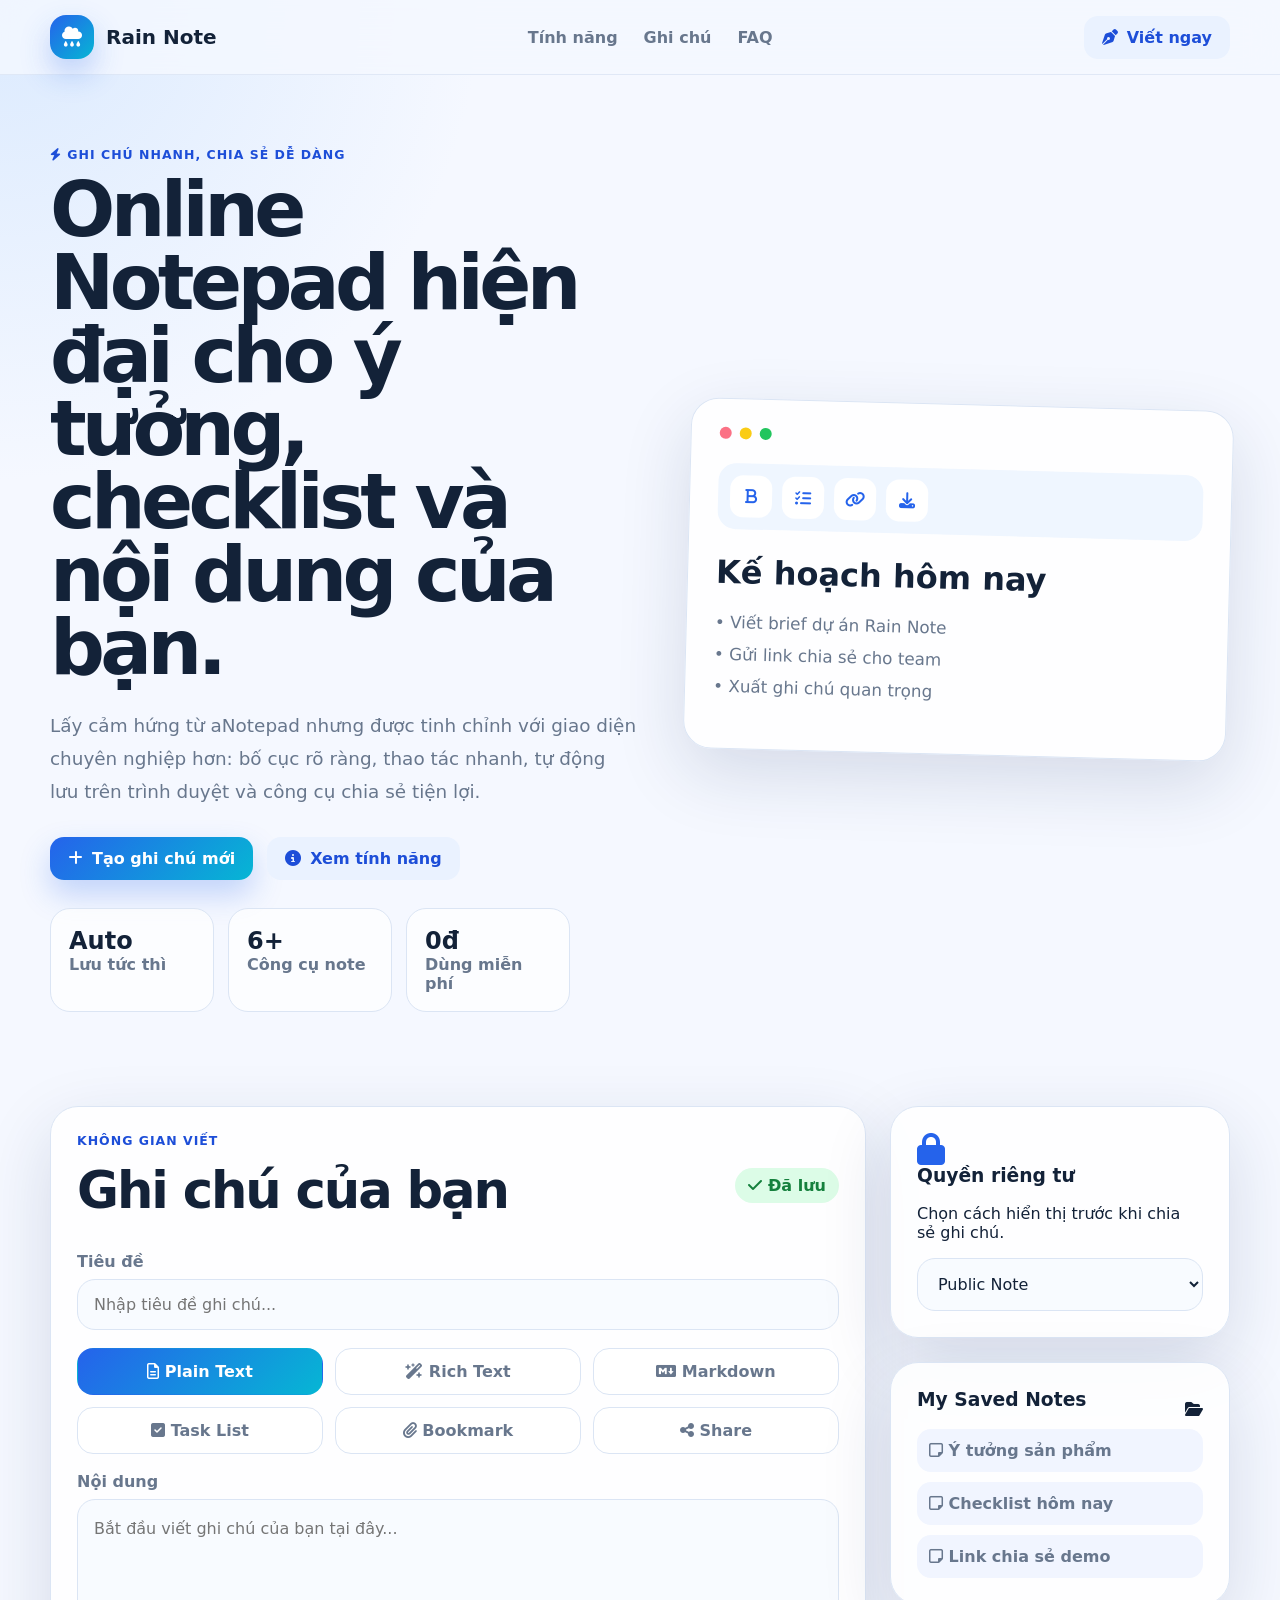
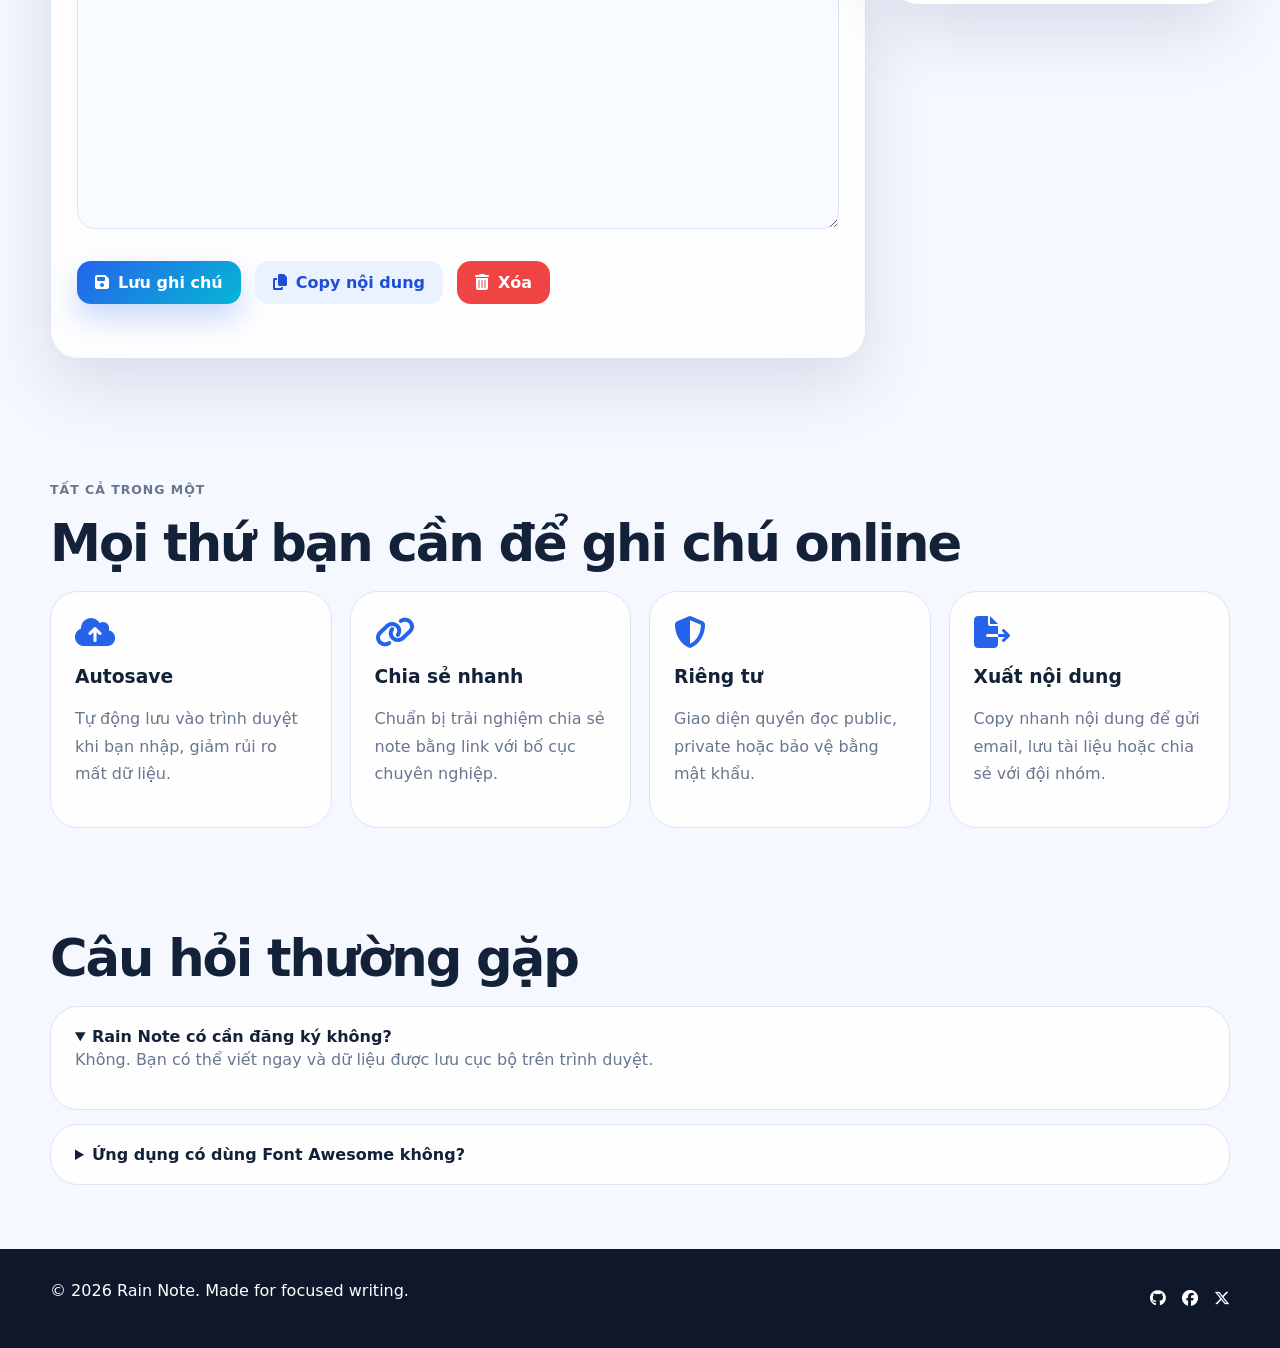
==== index.html @ f7631966 "Build Rain Note landing editor" ====
<!doctype html>
<html lang="vi">
  <head>
    <meta charset="utf-8" />
    <meta name="viewport" content="width=device-width, initial-scale=1" />
    <title>Rain Note - Ghi chú online</title>
    <meta name="description" content="Rain Note là trình ghi chú online đẹp, nhanh, tự động lưu và dễ chia sẻ." />
    <link rel="preconnect" href="https://cdnjs.cloudflare.com" />
    <link rel="stylesheet" href="https://cdnjs.cloudflare.com/ajax/libs/font-awesome/6.5.2/css/all.min.css" />
    <link rel="stylesheet" href="styles.css" />
  </head>
  <body>
    <header class="site-header">
      <nav class="nav shell" aria-label="Điều hướng chính">
        <a class="brand" href="#">
          <span class="brand-mark"><i class="fa-solid fa-cloud-rain"></i></span>
          <span>Rain Note</span>
        </a>
        <div class="nav-links">
          <a href="#features">Tính năng</a>
          <a href="#workspace">Ghi chú</a>
          <a href="#faq">FAQ</a>
        </div>
        <a class="btn btn-ghost" href="#workspace"><i class="fa-solid fa-pen-nib"></i> Viết ngay</a>
      </nav>
    </header>

    <main>
      <section class="hero shell">
        <div class="hero-copy">
          <p class="eyebrow"><i class="fa-solid fa-bolt"></i> Ghi chú nhanh, chia sẻ dễ dàng</p>
          <h1>Online Notepad hiện đại cho ý tưởng, checklist và nội dung của bạn.</h1>
          <p class="hero-text">Lấy cảm hứng từ aNotepad nhưng được tinh chỉnh với giao diện chuyên nghiệp hơn: bố cục rõ ràng, thao tác nhanh, tự động lưu trên trình duyệt và công cụ chia sẻ tiện lợi.</p>
          <div class="hero-actions">
            <a class="btn btn-primary" href="#workspace"><i class="fa-solid fa-plus"></i> Tạo ghi chú mới</a>
            <a class="btn btn-secondary" href="#features"><i class="fa-solid fa-circle-info"></i> Xem tính năng</a>
          </div>
          <div class="stats" aria-label="Điểm nổi bật">
            <div><strong>Auto</strong><span>Lưu tức thì</span></div>
            <div><strong>6+</strong><span>Công cụ note</span></div>
            <div><strong>0đ</strong><span>Dùng miễn phí</span></div>
          </div>
        </div>
        <aside class="hero-card" aria-label="Xem trước ứng dụng ghi chú">
          <div class="browser-dots"><span></span><span></span><span></span></div>
          <div class="mini-toolbar">
            <button><i class="fa-solid fa-bold"></i></button>
            <button><i class="fa-solid fa-list-check"></i></button>
            <button><i class="fa-solid fa-link"></i></button>
            <button><i class="fa-solid fa-download"></i></button>
          </div>
          <h3>Kế hoạch hôm nay</h3>
          <p>• Viết brief dự án Rain Note<br />• Gửi link chia sẻ cho team<br />• Xuất ghi chú quan trọng</p>
        </aside>
      </section>

      <section id="workspace" class="workspace shell">
        <div class="editor-panel">
          <div class="panel-top">
            <div>
              <p class="section-label">Không gian viết</p>
              <h2>Ghi chú của bạn</h2>
            </div>
            <div class="save-state" id="saveState"><i class="fa-solid fa-check"></i> Đã lưu</div>
          </div>

          <label class="field-label" for="noteTitle">Tiêu đề</label>
          <input id="noteTitle" class="title-input" type="text" placeholder="Nhập tiêu đề ghi chú..." />

          <div class="tool-grid" aria-label="Loại ghi chú">
            <button class="tool active"><i class="fa-regular fa-file-lines"></i> Plain Text</button>
            <button class="tool"><i class="fa-solid fa-wand-magic-sparkles"></i> Rich Text</button>
            <button class="tool"><i class="fa-brands fa-markdown"></i> Markdown</button>
            <button class="tool"><i class="fa-solid fa-square-check"></i> Task List</button>
            <button class="tool"><i class="fa-solid fa-paperclip"></i> Bookmark</button>
            <button class="tool"><i class="fa-solid fa-share-nodes"></i> Share</button>
          </div>

          <label class="field-label" for="noteBody">Nội dung</label>
          <textarea id="noteBody" placeholder="Bắt đầu viết ghi chú của bạn tại đây..."></textarea>

          <div class="editor-actions">
            <button class="btn btn-primary" id="saveBtn"><i class="fa-solid fa-floppy-disk"></i> Lưu ghi chú</button>
            <button class="btn btn-secondary" id="copyBtn"><i class="fa-solid fa-copy"></i> Copy nội dung</button>
            <button class="btn btn-danger" id="clearBtn"><i class="fa-solid fa-trash-can"></i> Xóa</button>
          </div>
        </div>

        <aside class="side-panel">
          <div class="share-card">
            <i class="fa-solid fa-lock"></i>
            <h3>Quyền riêng tư</h3>
            <p>Chọn cách hiển thị trước khi chia sẻ ghi chú.</p>
            <select aria-label="Quyền đọc ghi chú">
              <option>Public Note</option>
              <option>Private Note</option>
              <option>Password Protected</option>
            </select>
          </div>
          <div class="notes-card">
            <div class="card-heading"><h3>My Saved Notes</h3><i class="fa-solid fa-folder-open"></i></div>
            <ul id="savedNotes"></ul>
          </div>
        </aside>
      </section>

      <section id="features" class="features shell">
        <p class="section-label">Tất cả trong một</p>
        <h2>Mọi thứ bạn cần để ghi chú online</h2>
        <div class="feature-grid">
          <article><i class="fa-solid fa-cloud-arrow-up"></i><h3>Autosave</h3><p>Tự động lưu vào trình duyệt khi bạn nhập, giảm rủi ro mất dữ liệu.</p></article>
          <article><i class="fa-solid fa-link"></i><h3>Chia sẻ nhanh</h3><p>Chuẩn bị trải nghiệm chia sẻ note bằng link với bố cục chuyên nghiệp.</p></article>
          <article><i class="fa-solid fa-shield-halved"></i><h3>Riêng tư</h3><p>Giao diện quyền đọc public, private hoặc bảo vệ bằng mật khẩu.</p></article>
          <article><i class="fa-solid fa-file-export"></i><h3>Xuất nội dung</h3><p>Copy nhanh nội dung để gửi email, lưu tài liệu hoặc chia sẻ với đội nhóm.</p></article>
        </div>
      </section>

      <section id="faq" class="faq shell">
        <h2>Câu hỏi thường gặp</h2>
        <details open><summary>Rain Note có cần đăng ký không?</summary><p>Không. Bạn có thể viết ngay và dữ liệu được lưu cục bộ trên trình duyệt.</p></details>
        <details><summary>Ứng dụng có dùng Font Awesome không?</summary><p>Có. Toàn bộ icon trong giao diện được dùng từ Font Awesome qua CDN.</p></details>
      </section>
    </main>

    <footer class="footer">
      <div class="shell footer-inner">
        <p>© 2026 Rain Note. Made for focused writing.</p>
        <div><i class="fa-brands fa-github"></i><i class="fa-brands fa-facebook"></i><i class="fa-brands fa-x-twitter"></i></div>
      </div>
    </footer>

    <script src="script.js"></script>
  </body>
</html>
---- styles.css ----
:root {
  --bg: #f5f8ff;
  --surface: #ffffff;
  --ink: #132238;
  --muted: #68778d;
  --primary: #2563eb;
  --primary-dark: #1d4ed8;
  --accent: #06b6d4;
  --danger: #ef4444;
  --line: #dbe5f4;
  --shadow: 0 24px 70px rgba(22, 45, 89, 0.14);
}
* { box-sizing: border-box; }
html { scroll-behavior: smooth; }
body {
  margin: 0;
  font-family: Inter, ui-sans-serif, system-ui, -apple-system, BlinkMacSystemFont, "Segoe UI", sans-serif;
  color: var(--ink);
  background: radial-gradient(circle at top left, #dbeafe 0, transparent 30rem), var(--bg);
}
a { color: inherit; text-decoration: none; }
button, input, textarea, select { font: inherit; }
.shell { width: min(1180px, calc(100% - 32px)); margin-inline: auto; }
.site-header { position: sticky; top: 0; z-index: 10; backdrop-filter: blur(18px); background: rgba(245, 248, 255, 0.82); border-bottom: 1px solid rgba(219, 229, 244, 0.8); }
.nav { min-height: 74px; display: flex; align-items: center; justify-content: space-between; gap: 24px; }
.brand { display: inline-flex; align-items: center; gap: 12px; font-weight: 800; font-size: 1.25rem; }
.brand-mark { display: grid; place-items: center; width: 44px; height: 44px; border-radius: 16px; color: white; background: linear-gradient(135deg, var(--primary), var(--accent)); box-shadow: 0 14px 30px rgba(37, 99, 235, 0.28); }
.nav-links { display: flex; gap: 26px; color: var(--muted); font-weight: 600; }
.btn { border: 0; border-radius: 14px; padding: 12px 18px; display: inline-flex; align-items: center; justify-content: center; gap: 9px; font-weight: 800; cursor: pointer; transition: 0.2s ease; }
.btn:hover { transform: translateY(-2px); }
.btn-primary { color: white; background: linear-gradient(135deg, var(--primary), var(--accent)); box-shadow: 0 14px 30px rgba(37, 99, 235, 0.25); }
.btn-secondary, .btn-ghost { color: var(--primary-dark); background: #eaf2ff; }
.btn-danger { color: white; background: var(--danger); }
.hero { display: grid; grid-template-columns: 1.04fr 0.96fr; gap: 48px; align-items: center; padding: 72px 0 56px; }
.eyebrow, .section-label { color: var(--primary-dark); font-weight: 900; letter-spacing: 0.08em; text-transform: uppercase; font-size: 0.78rem; }
h1, h2, h3, p { margin-top: 0; }
h1 { font-size: clamp(2.5rem, 6vw, 5.4rem); line-height: 0.95; letter-spacing: -0.06em; margin-bottom: 24px; }
h2 { font-size: clamp(2rem, 4vw, 3.2rem); letter-spacing: -0.04em; margin-bottom: 18px; }
.hero-text { color: var(--muted); font-size: 1.15rem; line-height: 1.8; max-width: 660px; }
.hero-actions, .editor-actions { display: flex; flex-wrap: wrap; gap: 14px; margin: 28px 0; }
.stats { display: grid; grid-template-columns: repeat(3, 1fr); gap: 14px; max-width: 520px; }
.stats div { padding: 18px; border: 1px solid var(--line); border-radius: 20px; background: rgba(255,255,255,0.72); }
.stats strong { display: block; font-size: 1.5rem; }
.stats span { color: var(--muted); font-weight: 700; }
.hero-card, .editor-panel, .side-panel > div, .features article, .faq details { background: rgba(255, 255, 255, 0.88); border: 1px solid var(--line); border-radius: 28px; box-shadow: var(--shadow); }
.hero-card { padding: 28px; transform: rotate(1.5deg); }
.browser-dots { display: flex; gap: 8px; margin-bottom: 24px; }
.browser-dots span { width: 12px; height: 12px; border-radius: 999px; background: #fb7185; }
.browser-dots span:nth-child(2) { background: #facc15; } .browser-dots span:nth-child(3) { background: #22c55e; }
.mini-toolbar { display: flex; gap: 10px; padding: 12px; border-radius: 18px; background: #eff6ff; margin-bottom: 24px; }
.mini-toolbar button { width: 42px; height: 42px; border: 0; border-radius: 13px; background: white; color: var(--primary); }
.hero-card h3 { font-size: 2rem; margin-bottom: 16px; }
.hero-card p { color: var(--muted); line-height: 1.9; font-size: 1.05rem; }
.workspace { display: grid; grid-template-columns: minmax(0, 1fr) 340px; gap: 24px; padding: 38px 0 70px; }
.editor-panel, .side-panel > div { padding: 26px; }
.panel-top, .card-heading { display: flex; align-items: center; justify-content: space-between; gap: 16px; }
.save-state { color: #15803d; background: #dcfce7; border-radius: 999px; padding: 8px 13px; font-weight: 800; }
.field-label { display: block; color: var(--muted); font-weight: 800; margin: 14px 0 8px; }
.title-input, textarea, select { width: 100%; border: 1px solid var(--line); border-radius: 18px; background: #f8fbff; color: var(--ink); outline: none; padding: 15px 16px; transition: 0.18s ease; }
.title-input:focus, textarea:focus, select:focus { border-color: var(--primary); box-shadow: 0 0 0 4px rgba(37, 99, 235, 0.12); background: white; }
.tool-grid { display: grid; grid-template-columns: repeat(3, minmax(0, 1fr)); gap: 12px; margin: 18px 0; }
.tool { border: 1px solid var(--line); border-radius: 16px; background: white; color: var(--muted); padding: 13px; font-weight: 800; cursor: pointer; }
.tool.active, .tool:hover { color: white; border-color: transparent; background: linear-gradient(135deg, var(--primary), var(--accent)); }
textarea { min-height: 330px; resize: vertical; line-height: 1.7; }
.side-panel { display: grid; align-content: start; gap: 24px; }
.share-card > i { font-size: 2rem; color: var(--primary); }
.notes-card ul { list-style: none; padding: 0; margin: 0; display: grid; gap: 10px; }
.notes-card li { padding: 12px; border-radius: 14px; background: #f1f5ff; color: var(--muted); font-weight: 700; }
.features, .faq { padding: 50px 0; }
.feature-grid { display: grid; grid-template-columns: repeat(4, 1fr); gap: 18px; }
.features article { padding: 24px; box-shadow: none; }
.features article i { color: var(--primary); font-size: 2rem; margin-bottom: 18px; }
.features p, .faq p { color: var(--muted); line-height: 1.7; }
.faq details { padding: 20px 24px; margin-bottom: 14px; box-shadow: none; }
.faq summary { cursor: pointer; font-weight: 900; }
.footer { padding: 32px 0; color: white; background: #0f172a; }
.footer-inner { display: flex; justify-content: space-between; gap: 20px; align-items: center; }
.footer i { margin-left: 16px; }
@media (max-width: 900px) { .hero, .workspace { grid-template-columns: 1fr; } .feature-grid { grid-template-columns: repeat(2, 1fr); } .nav-links { display: none; } }
@media (max-width: 560px) { .stats, .tool-grid, .feature-grid { grid-template-columns: 1fr; } .footer-inner { align-items: flex-start; flex-direction: column; } }
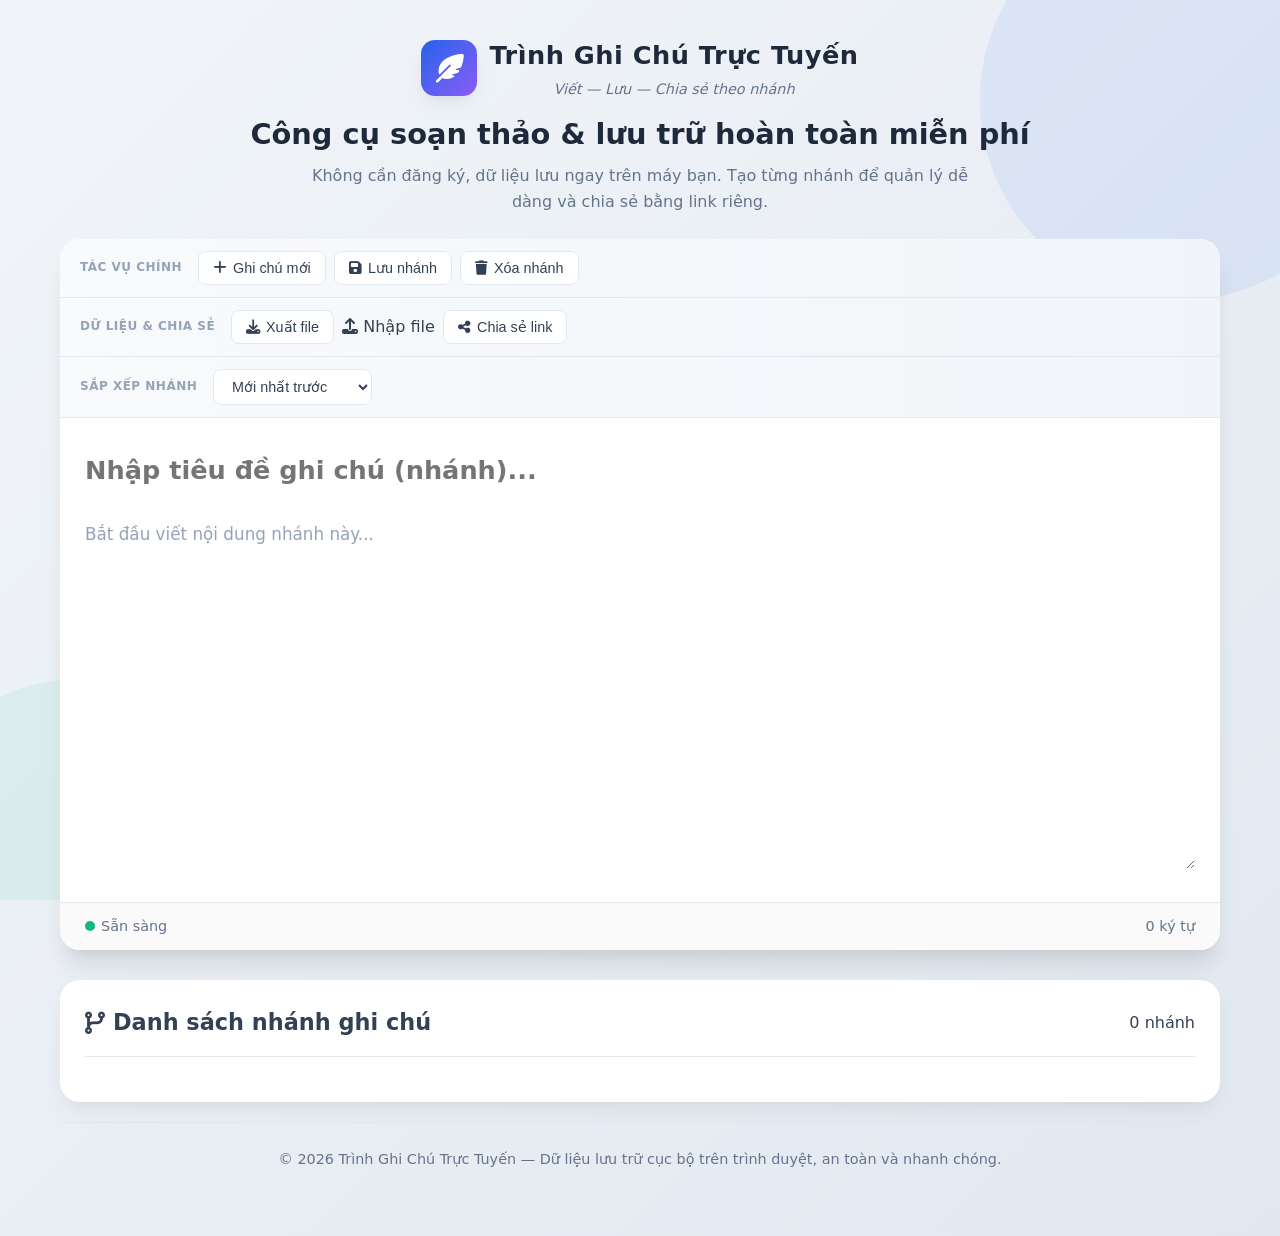
==== commit 8d3f02b1: "Rename code_19082026.html to index.html" ====
--- a/index.html
+++ b/index.html
@@ -1,134 +1,580 @@
-<!doctype html>
+<!DOCTYPE html>
 <html lang="vi">
-  <head>
-    <meta charset="utf-8" />
-    <meta name="viewport" content="width=device-width, initial-scale=1" />
-    <title>Rain Note - Ghi chú online</title>
-    <meta name="description" content="Rain Note là trình ghi chú online đẹp, nhanh, tự động lưu và dễ chia sẻ." />
-    <link rel="preconnect" href="https://cdnjs.cloudflare.com" />
-    <link rel="stylesheet" href="https://cdnjs.cloudflare.com/ajax/libs/font-awesome/6.5.2/css/all.min.css" />
-    <link rel="stylesheet" href="styles.css" />
-  </head>
-  <body>
-    <header class="site-header">
-      <nav class="nav shell" aria-label="Điều hướng chính">
-        <a class="brand" href="#">
-          <span class="brand-mark"><i class="fa-solid fa-cloud-rain"></i></span>
-          <span>Rain Note</span>
-        </a>
-        <div class="nav-links">
-          <a href="#features">Tính năng</a>
-          <a href="#workspace">Ghi chú</a>
-          <a href="#faq">FAQ</a>
+<head>
+    <meta charset="UTF-8">
+    <meta name="viewport" content="width=device-width, initial-scale=1.0">
+    
+    <!-- SEO CHUẨN -->
+    <title>Trình Ghi Chú Trực Tuyến Miễn Phí | Viết & Chia Sẻ Theo Nhánh</title>
+    <meta name="description" content="Trình ghi chú trực tuyến miễn phí, không cần tài khoản. Viết, lưu trữ, quản lý theo nhánh và chia sẻ bằng link riêng. Tự động lưu, hỗ trợ xuất/nhập dữ liệu, hoạt động trên mọi thiết bị.">
+    <meta name="keywords" content="ghi chú trực tuyến, sổ tay online, trình soạn thảo văn bản, chia sẻ ghi chú theo nhánh, công cụ viết miễn phí, lưu trữ cục bộ">
+    <meta name="author" content="Rain Studio">
+    <meta name="robots" content="index, follow">
+    
+    <!-- Mạng Xã Hội & Structured Data -->
+    <meta property="og:title" content="Trình Ghi Chú Trực Tuyến - Viết & Chia Sẻ Theo Nhánh">
+    <meta property="og:description" content="Công cụ ghi chú hoàn toàn miễn phí, chạy trên trình duyệt, tự động lưu, tạo link chia sẻ riêng cho từng nhánh nội dung.">
+    <meta property="og:type" content="website">
+    <meta property="og:locale" content="vi_VN">
+    <script type="application/ld+json">
+    {
+        "@context": "https://schema.org",
+        "@type": "WebApplication",
+        "name": "Trình Ghi Chú Trực Tuyến",
+        "description": "Công cụ ghi chú miễn phí, quản lý theo nhánh, chia sẻ link riêng",
+        "url": window.location.href,
+        "applicationCategory": "ProductivityApplication",
+        "operatingSystem": "Tất cả (Windows, macOS, Android, iOS)",
+        "author": {"@type": "Organization", "name": "Rain Studio"}
+    }
+    </script>
+
+    <!-- Tài nguyên -->
+    <link rel="stylesheet" href="https://cdnjs.cloudflare.com/ajax/libs/font-awesome/6.4.0/css/all.min.css">
+    <style>
+        /* === CƠ BẢN & TỐI ƯU HIỆU NĂNG === */
+        * {
+            margin: 0;
+            padding: 0;
+            box-sizing: border-box;
+        }
+
+        :root {
+            --primary: #2563eb;
+            --primary-dark: #1d4ed8;
+            --success: #10b981;
+            --danger: #ef4444;
+            --warning: #f59e0b;
+            --purple: #8b5cf6;
+            --dark: #1e293b;
+            --light: #f8fafc;
+            --card: #ffffff;
+            --text: #334155;
+            --border: #e2e8f0;
+            --shadow: 0 10px 25px -5px rgba(0,0,0,0.08), 0 8px 10px -6px rgba(0,0,0,0.03);
+            --shadow-lg: 0 20px 25px -5px rgba(0,0,0,0.1), 0 10px 10px -5px rgba(0,0,0,0.04);
+            --transition: all 0.3s cubic-bezier(0.4, 0, 0.2, 1);
+        }
+
+        html {
+            scroll-behavior: smooth;
+            -webkit-font-smoothing: antialiased;
+            -moz-osx-font-smoothing: grayscale;
+        }
+
+        body {
+            font-family: 'Segoe UI', Roboto, system-ui, sans-serif;
+            background: linear-gradient(135deg, #f1f5f9 0%, #e2e8f0 100%);
+            min-height: 100vh;
+            color: var(--text);
+            line-height: 1.6;
+            will-change: opacity;
+        }
+
+        /* === LOGO === */
+        .logo-wrap {
+            text-align: center;
+            padding: 20px 0 10px;
+            animation: fadeInDown 0.8s ease-out forwards;
+        }
+        .logo {
+            display: inline-flex;
+            align-items: center;
+            gap: 12px;
+            text-decoration: none;
+            color: var(--dark);
+        }
+        .logo-img {
+            width: 56px;
+            height: 56px;
+            background: linear-gradient(135deg, var(--primary), var(--purple));
+            border-radius: 14px;
+            display: flex;
+            align-items: center;
+            justify-content: center;
+            color: white;
+            font-size: 1.8rem;
+            box-shadow: var(--shadow);
+            transition: var(--transition);
+            animation: logoFloat 3.5s infinite ease-in-out;
+            will-change: transform;
+        }
+        @keyframes logoFloat {
+            0%,100% { transform: translateY(0) rotate(0deg); }
+            50% { transform: translateY(-6px) rotate(3deg); }
+        }
+        .logo:hover .logo-img {
+            transform: scale(1.08) rotate(-2deg);
+            box-shadow: 0 15px 30px rgba(37,99,235,0.2);
+        }
+        .logo-text h1 {
+            font-size: 1.6rem;
+            font-weight: 700;
+            letter-spacing: 0.5px;
+            margin-bottom: 2px;
+        }
+        .logo-text p {
+            font-size: 0.9rem;
+            color: #64748b;
+            font-style: italic;
+        }
+
+        /* === HIỆU ỨNG NỀN === */
+        .bg-decoration {
+            position: fixed;
+            width: 100%;
+            height: 100%;
+            top: 0;
+            left: 0;
+            z-index: -1;
+            overflow: hidden;
+            pointer-events: none;
+        }
+        .circle {
+            position: absolute;
+            border-radius: 50%;
+            background: rgba(37, 99, 235, 0.08);
+            animation: float 15s infinite ease-in-out;
+            will-change: transform;
+        }
+        .circle:nth-child(1) {
+            width: 400px; height: 400px;
+            top: -100px; right: -100px;
+            animation-delay: 0s;
+        }
+        .circle:nth-child(2) {
+            width: 300px; height: 300px;
+            bottom: -80px; left: -80px;
+            animation-delay: -5s;
+            background: rgba(16, 185, 129, 0.08);
+        }
+        @keyframes float {
+            0%,100% { transform: translate(0,0) rotate(0deg); }
+            33% { transform: translate(30px,-30px) rotate(5deg); }
+            66% { transform: translate(-20px,20px) rotate(-5deg); }
+        }
+        @keyframes fadeInDown {
+            from { opacity: 0; transform: translateY(-20px); }
+            to { opacity: 1; transform: translateY(0); }
+        }
+        @keyframes fadeInUp {
+            from { opacity: 0; transform: translateY(30px); }
+            to { opacity: 1; transform: translateY(0); }
+        }
+        @keyframes fadeIn {
+            from { opacity: 0; }
+            to { opacity: 1; }
+        }
+        @keyframes modalIn {
+            from { opacity: 0; transform: translateY(20px); }
+            to { opacity: 1; transform: translateY(0); }
+        }
+        @keyframes blink {
+            0%,100% { opacity: 1; }
+            50% { opacity: 0.4; }
+        }
+
+        /* === KHUNG CHÍNH === */
+        .container {
+            max-width: 1200px;
+            margin: 0 auto;
+            padding: 15px 20px 40px;
+        }
+
+        header.page-header {
+            text-align: center;
+            margin-bottom: 25px;
+            animation: fadeIn 0.8s ease-out 0.1s both;
+        }
+        header.page-header h2 {
+            font-size: clamp(1.3rem, 3vw, 1.8rem);
+            color: var(--dark);
+            margin-bottom: 6px;
+        }
+        header.page-header p {
+            color: #64748b;
+            font-size: 1rem;
+            max-width: 700px;
+            margin: 0 auto;
+        }
+
+        /* === KHUNG GHI CHÚ === */
+        .note-wrapper {
+            background: var(--card);
+            border-radius: 20px;
+            box-shadow: var(--shadow-lg);
+            overflow: hidden;
+            transform: translateY(0);
+            transition: var(--transition);
+            margin-bottom: 30px;
+            animation: fadeInUp 0.8s ease-out;
+            will-change: transform, box-shadow;
+        }
+        .note-wrapper:focus-within {
+            box-shadow: 0 25px 50px -12px rgba(0,0,0,0.15);
+            transform: translateY(-5px);
+        }
+
+        /* === THANH CÔNG CỤ === */
+        .toolbar-group {
+            background: linear-gradient(90deg, #f8fafc, #f1f5f9);
+            padding: 12px 20px;
+            border-bottom: 1px solid var(--border);
+            display: flex;
+            flex-wrap: wrap;
+            gap: 8px;
+            align-items: center;
+        }
+        .toolbar-group .group-label {
+            font-size: 0.75rem;
+            text-transform: uppercase;
+            color: #94a3b8;
+            margin-right: 8px;
+            font-weight: 600;
+            letter-spacing: 0.5px;
+        }
+        .toolbar {
+            background: transparent;
+            padding: 0;
+            border: none;
+            display: flex;
+            flex-wrap: wrap;
+            gap: 8px;
+            align-items: center;
+        }
+        .toolbar button, .toolbar select, .toolbar input[type="file"] {
+            padding: 8px 14px;
+            border: 1px solid var(--border);
+            background: white;
+            border-radius: 8px;
+            cursor: pointer;
+            font-size: 0.9rem;
+            transition: var(--transition);
+            display: inline-flex;
+            align-items: center;
+            gap: 6px;
+            color: var(--text);
+            will-change: transform;
+        }
+        .toolbar button:hover {
+            background: var(--primary);
+            color: white;
+            border-color: var(--primary);
+            transform: translateY(-2px);
+            box-shadow: 0 4px 12px rgba(37,99,235,0.25);
+        }
+        .toolbar button:active { transform: translateY(0); }
+        .toolbar .btn-success:hover { background: var(--success); border-color: var(--success); box-shadow: 0 4px 12px rgba(16,185,129,0.25); }
+        .toolbar .btn-danger:hover { background: var(--danger); border-color: var(--danger); box-shadow: 0 4px 12px rgba(239,68,68,0.25); }
+        .toolbar .btn-share:hover { background: var(--purple); border-color: var(--purple); box-shadow: 0 4px 12px rgba(139,92,246,0.25); }
+        .toolbar .btn-import { position: relative; overflow: hidden; }
+        .toolbar .btn-import input {
+            position: absolute;
+            top: 0; left: 0; width: 100%; height: 100%;
+            opacity: 0; cursor: pointer;
+        }
+
+        /* === KHU VỰC NHẬP === */
+        .note-area {
+            padding: 25px;
+        }
+        .sr-only {
+            position: absolute;
+            width: 1px; height: 1px;
+            padding: 0; margin: -1px;
+            overflow: hidden; clip: rect(0,0,0,0);
+            white-space: nowrap; border-width: 0;
+        }
+        #note-title {
+            width: 100%;
+            font-size: 1.6rem;
+            font-weight: 600;
+            border: none;
+            border-bottom: 2px solid transparent;
+            padding: 12px 0;
+            margin-bottom: 20px;
+            outline: none;
+            transition: var(--transition);
+            background: transparent;
+            font-family: inherit;
+        }
+        #note-title:focus { border-bottom-color: var(--primary); }
+        #note-content {
+            width: 100%;
+            min-height: 350px;
+            border: none;
+            outline: none;
+            font-size: 1.05rem;
+            line-height: 1.8;
+            resize: vertical;
+            background: transparent;
+            font-family: inherit;
+        }
+        #note-content::placeholder { color: #94a3b8; }
+
+        /* === TRẠNG THÁI === */
+        .status-bar {
+            padding: 12px 25px;
+            background: #fafafa;
+            border-top: 1px solid var(--border);
+            display: flex;
+            justify-content: space-between;
+            align-items: center;
+            font-size: 0.9rem;
+            color: #64748b;
+            flex-wrap: wrap;
+            gap: 8px;
+        }
+        .status-indicator {
+            display: flex;
+            align-items: center;
+            gap: 6px;
+        }
+        .status-dot {
+            width: 10px; height: 10px;
+            border-radius: 50%;
+            background: var(--success);
+            animation: blink 1.5s infinite;
+        }
+
+        /* === MODAL CHIA SẺ === */
+        .modal-overlay {
+            position: fixed;
+            top: 0; left: 0; width: 100%; height: 100%;
+            background: rgba(0,0,0,0.5);
+            display: none;
+            align-items: center;
+            justify-content: center;
+            z-index: 100;
+            animation: fadeIn 0.3s ease;
+            will-change: opacity;
+        }
+        .modal {
+            background: white;
+            border-radius: 16px;
+            padding: 30px;
+            max-width: 550px;
+            width: 90%;
+            box-shadow: var(--shadow-lg);
+            transform: translateY(0);
+            animation: modalIn 0.3s ease;
+            will-change: transform;
+        }
+        .modal-header {
+            display: flex;
+            justify-content: space-between;
+            align-items: center;
+            margin-bottom: 20px;
+        }
+        .modal-header h3 { font-size: 1.4rem; display: flex; align-items: center; gap: 8px; }
+        .modal-close {
+            background: none; border: none; font-size: 1.5rem; cursor: pointer; color: #94a3b8;
+            transition: var(--transition);
+            will-change: transform;
+        }
+        .modal-close:hover { color: var(--danger); transform: rotate(90deg); }
+        .share-block { margin-bottom: 20px; }
+        .share-label { font-size: 0.9rem; color: #64748b; margin-bottom: 8px; display: block; }
+        .share-link-group { display: flex; gap: 8px; flex-wrap: wrap; }
+        .share-link-group input {
+            flex: 1; padding: 12px 15px; border: 1px solid var(--border); border-radius: 8px;
+            font-size: 0.85rem; min-width: 220px; background: #fafafa; word-break: break-all;
+            font-family: inherit;
+        }
+        .share-link-group button {
+            padding: 12px 20px; border: none; background: var(--purple); color: white;
+            border-radius: 8px; cursor: pointer; transition: var(--transition);
+            display: inline-flex; align-items: center; gap: 6px;
+            will-change: transform;
+        }
+        .share-link-group button:hover { background: #7c3aed; transform: translateY(-2px); }
+        .note-info {
+            padding: 12px; background: #f8fafc; border-radius: 8px; border-left: 3px solid var(--purple);
+            font-size: 0.9rem; color: #475569;
+        }
+        .modal-note {
+            font-size: 0.8rem; color: #94a3b8; margin-top: 10px;
+        }
+
+        /* === DANH SÁCH NHÁNH === */
+        .notes-list-container {
+            background: white; border-radius: 20px; padding: 25px; box-shadow: var(--shadow);
+            animation: fadeIn 0.8s ease-out 0.2s both;
+        }
+        .list-header {
+            display: flex; justify-content: space-between; align-items: center;
+            margin-bottom: 20px; padding-bottom: 15px; border-bottom: 1px solid var(--border);
+        }
+        .list-header h2 { font-size: 1.4rem; display: flex; align-items: center; gap: 8px; }
+        .note-item {
+            padding: 18px; border: 1px solid var(--border); border-radius: 12px;
+            margin-bottom: 12px; transition: var(--transition); background: white; position: relative; overflow: hidden;
+            will-change: transform;
+        }
+        .note-item::before {
+            content: ''; position: absolute; left: 0; top: 0; height: 100%; width: 4px;
+            background: var(--primary); transform: scaleY(0); transition: var(--transition);
+        }
+        .note-item:hover { transform: translateX(8px); border-color: var(--primary); box-shadow: -4px 0 15px rgba(37,99,235,0.1); }
+        .note-item:hover::before { transform: scaleY(1); }
+        .note-item.active { border-color: var(--primary); background: rgba(37,99,235,0.03); }
+        .note-main { cursor: pointer; margin-bottom: 10px; }
+        .note-item h3 {
+            font-size: 1.1rem; margin-bottom: 6px; color: var(--dark);
+            display: flex; align-items: center; gap: 6px;
+        }
+        .note-item p { color: #64748b; font-size: 0.95rem; white-space: nowrap; overflow: hidden; text-overflow: ellipsis; }
+        .note-meta {
+            font-size: 0.8rem; color: #94a3b8; display: flex; justify-content: space-between;
+            align-items: center; flex-wrap: wrap; gap: 8px;
+        }
+        .note-actions { display: flex; gap: 6px; }
+        .note-actions button {
+            padding: 5px 10px; font-size: 0.8rem; border: 1px solid var(--border); background: white;
+            border-radius: 6px; cursor: pointer; transition: var(--transition); display: inline-flex; align-items: center; gap: 4px;
+            will-change: transform;
+        }
+        .note-actions button:hover { background: var(--purple); color: white; border-color: var(--purple); }
+
+        /* === CHÂN TRANG === */
+        .page-footer {
+            text-align: center; padding: 25px; color: #64748b; font-size: 0.9rem; border-top: 1px solid var(--border); margin-top: 20px;
+        }
+
+        /* === SCROLLBAR TỐI ƯU === */
+        ::-webkit-scrollbar { width: 8px; height: 8px; }
+        ::-webkit-scrollbar-track { background: #f1f5f9; border-radius: 4px; }
+        ::-webkit-scrollbar-thumb { background: #cbd5e1; border-radius: 4px; }
+        ::-webkit-scrollbar-thumb:hover { background: #94a3b8; }
+
+        /* === RESPONSIVE === */
+        @media (max-width: 768px) {
+            .container { padding: 15px; }
+            .logo-text h1 { font-size: 1.3rem; }
+            .toolbar-group { padding: 10px 15px; }
+            #note-content { min-height: 280px; }
+            .note-item:hover { transform: none; border-left: 4px solid var(--primary); }
+            .modal { padding: 20px; }
+        }
+    </style>
+</head>
+<body>
+    <!-- NỀN ĐỘNG -->
+    <div class="bg-decoration">
+        <div class="circle"></div>
+        <div class="circle"></div>
+    </div>
+
+    <!-- MODAL CHIA SẺ -->
+    <div id="shareModal" class="modal-overlay">
+        <div class="modal">
+            <div class="modal-header">
+                <h3><i class="fas fa-link"></i> Chia sẻ ghi chú (nhánh)</h3>
+                <button class="modal-close" onclick="closeShareModal()">&times;</button>
+            </div>
+            <div class="note-info">
+                <strong id="shareNoteTitle">-</strong><br>
+                <span id="shareNoteExcerpt" style="font-size:0.85rem;"></span>
+            </div>
+            <div class="share-block">
+                <label class="share-label">Link mã hóa riêng cho ghi chú này:</label>
+                <div class="share-link-group">
+                    <input type="text" id="shareLinkInput" readonly placeholder="Đang tạo link...">
+                    <button onclick="copyShareLink()"><i class="fas fa-copy"></i> Sao chép</button>
+                </div>
+            </div>
+            <p class="modal-note">💡 Link này chứa ID ghi chú, người nhận mở trên trang này sẽ xem được nội dung nếu có dữ liệu hoặc bạn gửi kèm.</p>
         </div>
-        <a class="btn btn-ghost" href="#workspace"><i class="fa-solid fa-pen-nib"></i> Viết ngay</a>
-      </nav>
-    </header>
-
-    <main>
-      <section class="hero shell">
-        <div class="hero-copy">
-          <p class="eyebrow"><i class="fa-solid fa-bolt"></i> Ghi chú nhanh, chia sẻ dễ dàng</p>
-          <h1>Online Notepad hiện đại cho ý tưởng, checklist và nội dung của bạn.</h1>
-          <p class="hero-text">Lấy cảm hứng từ aNotepad nhưng được tinh chỉnh với giao diện chuyên nghiệp hơn: bố cục rõ ràng, thao tác nhanh, tự động lưu trên trình duyệt và công cụ chia sẻ tiện lợi.</p>
-          <div class="hero-actions">
-            <a class="btn btn-primary" href="#workspace"><i class="fa-solid fa-plus"></i> Tạo ghi chú mới</a>
-            <a class="btn btn-secondary" href="#features"><i class="fa-solid fa-circle-info"></i> Xem tính năng</a>
-          </div>
-          <div class="stats" aria-label="Điểm nổi bật">
-            <div><strong>Auto</strong><span>Lưu tức thì</span></div>
-            <div><strong>6+</strong><span>Công cụ note</span></div>
-            <div><strong>0đ</strong><span>Dùng miễn phí</span></div>
-          </div>
+    </div>
+
+    <div class="container">
+        <!-- LOGO -->
+        <div class="logo-wrap">
+            <a href="./" class="logo" aria-label="Trang chủ Trình Ghi Chú">
+                <div class="logo-img">
+                    <!-- Thay bằng ảnh của bạn: <img src="logo.png" alt="Logo" style="width:100%;height:100%;object-fit:cover;border-radius:inherit;"> -->
+                    <i class="fas fa-feather-alt"></i>
+                </div>
+                <div class="logo-text">
+                    <h1>Trình Ghi Chú Trực Tuyến</h1>
+                    <p>Viết — Lưu — Chia sẻ theo nhánh</p>
+                </div>
+            </a>
         </div>
-        <aside class="hero-card" aria-label="Xem trước ứng dụng ghi chú">
-          <div class="browser-dots"><span></span><span></span><span></span></div>
-          <div class="mini-toolbar">
-            <button><i class="fa-solid fa-bold"></i></button>
-            <button><i class="fa-solid fa-list-check"></i></button>
-            <button><i class="fa-solid fa-link"></i></button>
-            <button><i class="fa-solid fa-download"></i></button>
-          </div>
-          <h3>Kế hoạch hôm nay</h3>
-          <p>• Viết brief dự án Rain Note<br />• Gửi link chia sẻ cho team<br />• Xuất ghi chú quan trọng</p>
-        </aside>
-      </section>
-
-      <section id="workspace" class="workspace shell">
-        <div class="editor-panel">
-          <div class="panel-top">
-            <div>
-              <p class="section-label">Không gian viết</p>
-              <h2>Ghi chú của bạn</h2>
-            </div>
-            <div class="save-state" id="saveState"><i class="fa-solid fa-check"></i> Đã lưu</div>
-          </div>
-
-          <label class="field-label" for="noteTitle">Tiêu đề</label>
-          <input id="noteTitle" class="title-input" type="text" placeholder="Nhập tiêu đề ghi chú..." />
-
-          <div class="tool-grid" aria-label="Loại ghi chú">
-            <button class="tool active"><i class="fa-regular fa-file-lines"></i> Plain Text</button>
-            <button class="tool"><i class="fa-solid fa-wand-magic-sparkles"></i> Rich Text</button>
-            <button class="tool"><i class="fa-brands fa-markdown"></i> Markdown</button>
-            <button class="tool"><i class="fa-solid fa-square-check"></i> Task List</button>
-            <button class="tool"><i class="fa-solid fa-paperclip"></i> Bookmark</button>
-            <button class="tool"><i class="fa-solid fa-share-nodes"></i> Share</button>
-          </div>
-
-          <label class="field-label" for="noteBody">Nội dung</label>
-          <textarea id="noteBody" placeholder="Bắt đầu viết ghi chú của bạn tại đây..."></textarea>
-
-          <div class="editor-actions">
-            <button class="btn btn-primary" id="saveBtn"><i class="fa-solid fa-floppy-disk"></i> Lưu ghi chú</button>
-            <button class="btn btn-secondary" id="copyBtn"><i class="fa-solid fa-copy"></i> Copy nội dung</button>
-            <button class="btn btn-danger" id="clearBtn"><i class="fa-solid fa-trash-can"></i> Xóa</button>
-          </div>
-        </div>
-
-        <aside class="side-panel">
-          <div class="share-card">
-            <i class="fa-solid fa-lock"></i>
-            <h3>Quyền riêng tư</h3>
-            <p>Chọn cách hiển thị trước khi chia sẻ ghi chú.</p>
-            <select aria-label="Quyền đọc ghi chú">
-              <option>Public Note</option>
-              <option>Private Note</option>
-              <option>Password Protected</option>
-            </select>
-          </div>
-          <div class="notes-card">
-            <div class="card-heading"><h3>My Saved Notes</h3><i class="fa-solid fa-folder-open"></i></div>
-            <ul id="savedNotes"></ul>
-          </div>
-        </aside>
-      </section>
-
-      <section id="features" class="features shell">
-        <p class="section-label">Tất cả trong một</p>
-        <h2>Mọi thứ bạn cần để ghi chú online</h2>
-        <div class="feature-grid">
-          <article><i class="fa-solid fa-cloud-arrow-up"></i><h3>Autosave</h3><p>Tự động lưu vào trình duyệt khi bạn nhập, giảm rủi ro mất dữ liệu.</p></article>
-          <article><i class="fa-solid fa-link"></i><h3>Chia sẻ nhanh</h3><p>Chuẩn bị trải nghiệm chia sẻ note bằng link với bố cục chuyên nghiệp.</p></article>
-          <article><i class="fa-solid fa-shield-halved"></i><h3>Riêng tư</h3><p>Giao diện quyền đọc public, private hoặc bảo vệ bằng mật khẩu.</p></article>
-          <article><i class="fa-solid fa-file-export"></i><h3>Xuất nội dung</h3><p>Copy nhanh nội dung để gửi email, lưu tài liệu hoặc chia sẻ với đội nhóm.</p></article>
-        </div>
-      </section>
-
-      <section id="faq" class="faq shell">
-        <h2>Câu hỏi thường gặp</h2>
-        <details open><summary>Rain Note có cần đăng ký không?</summary><p>Không. Bạn có thể viết ngay và dữ liệu được lưu cục bộ trên trình duyệt.</p></details>
-        <details><summary>Ứng dụng có dùng Font Awesome không?</summary><p>Có. Toàn bộ icon trong giao diện được dùng từ Font Awesome qua CDN.</p></details>
-      </section>
-    </main>
-
-    <footer class="footer">
-      <div class="shell footer-inner">
-        <p>© 2026 Rain Note. Made for focused writing.</p>
-        <div><i class="fa-brands fa-github"></i><i class="fa-brands fa-facebook"></i><i class="fa-brands fa-x-twitter"></i></div>
-      </div>
-    </footer>
+
+        <!-- TIÊU ĐỀ TRANG -->
+        <header class="page-header">
+            <h2>Công cụ soạn thảo & lưu trữ hoàn toàn miễn phí</h2>
+            <p>Không cần đăng ký, dữ liệu lưu ngay trên máy bạn. Tạo từng nhánh để quản lý dễ dàng và chia sẻ bằng link riêng.</p>
+        </header>
+
+        <!-- KHUNG SOẠN THẢO -->
+        <main class="note-wrapper" role="main">
+            <!-- NHÓM: TẠO & LƯU -->
+            <div class="toolbar-group">
+                <span class="group-label">Tác vụ chính</span>
+                <div class="toolbar">
+                    <button onclick="newNote()"><i class="fas fa-plus"></i> Ghi chú mới</button>
+                    <button onclick="saveNote()" class="btn-success"><i class="fas fa-save"></i> Lưu nhánh</button>
+                    <button onclick="deleteNote()" class="btn-danger"><i class="fas fa-trash"></i> Xóa nhánh</button>
+                </div>
+            </div>
+
+            <!-- NHÓM: DỮ LIỆU & CHIA SẺ -->
+            <div class="toolbar-group">
+                <span class="group-label">Dữ liệu & Chia sẻ</span>
+                <div class="toolbar">
+                    <button onclick="exportNote()"><i class="fas fa-download"></i> Xuất file</button>
+                    <label class="btn-import">
+                        <i class="fas fa-upload"></i> Nhập file
+                        <input type="file" accept=".txt,.json" onchange="importNote(event)">
+                    </label>
+                    <button onclick="shareCurrentNote()" class="btn-share"><i class="fas fa-share-alt"></i> Chia sẻ link</button>
+                </div>
+            </div>
+
+            <!-- NHÓM: SẮP XẾP -->
+            <div class="toolbar-group">
+                <span class="group-label">Sắp xếp nhánh</span>
+                <div class="toolbar">
+                    <select id="sort-select" onchange="renderNotes()">
+                        <option value="updated">Mới nhất trước</option>
+                        <option value="title">Theo tiêu đề A-Z</option>
+                    </select>
+                </div>
+            </div>
+
+            <div class="note-area">
+                <label for="note-title" class="sr-only">Tiêu đề ghi chú</label>
+                <input type="text" id="note-title" placeholder="Nhập tiêu đề ghi chú (nhánh)...">
+                <label for="note-content" class="sr-only">Nội dung ghi chú</label>
+                <textarea id="note-content" placeholder="Bắt đầu viết nội dung nhánh này..."></textarea>
+            </div>
+
+            <div class="status-bar">
+                <div class="status-indicator">
+                    <span class="status-dot"></span>
+                    <span id="status-text">Sẵn sàng</span>
+                </div>
+                <div id="char-count">0 ký tự</div>
+            </div>
+        </main>
+
+        <!-- DANH SÁCH NHÁNH -->
+        <section class="notes-list-container" aria-labelledby="list-heading">
+            <div class="list-header">
+                <h2 id="list-heading"><i class="fas fa-code-branch"></i> Danh sách nhánh ghi chú</h2>
+                <span id="note-count">0 nhánh</span>
+            </div>
+            <div id="notes-list"></div>
+        </section>
+
+        <!-- CHÂN TRANG -->
+        <footer class="page-footer">
+            <p>© 2026 Trình Ghi Chú Trực Tuyến — Dữ liệu lưu trữ cục bộ trên trình duyệt, an toàn và nhanh chóng.</p>
+        </footer>
+    </div>
 
     <script src="script.js"></script>
-  </body>
+</body>
 </html>
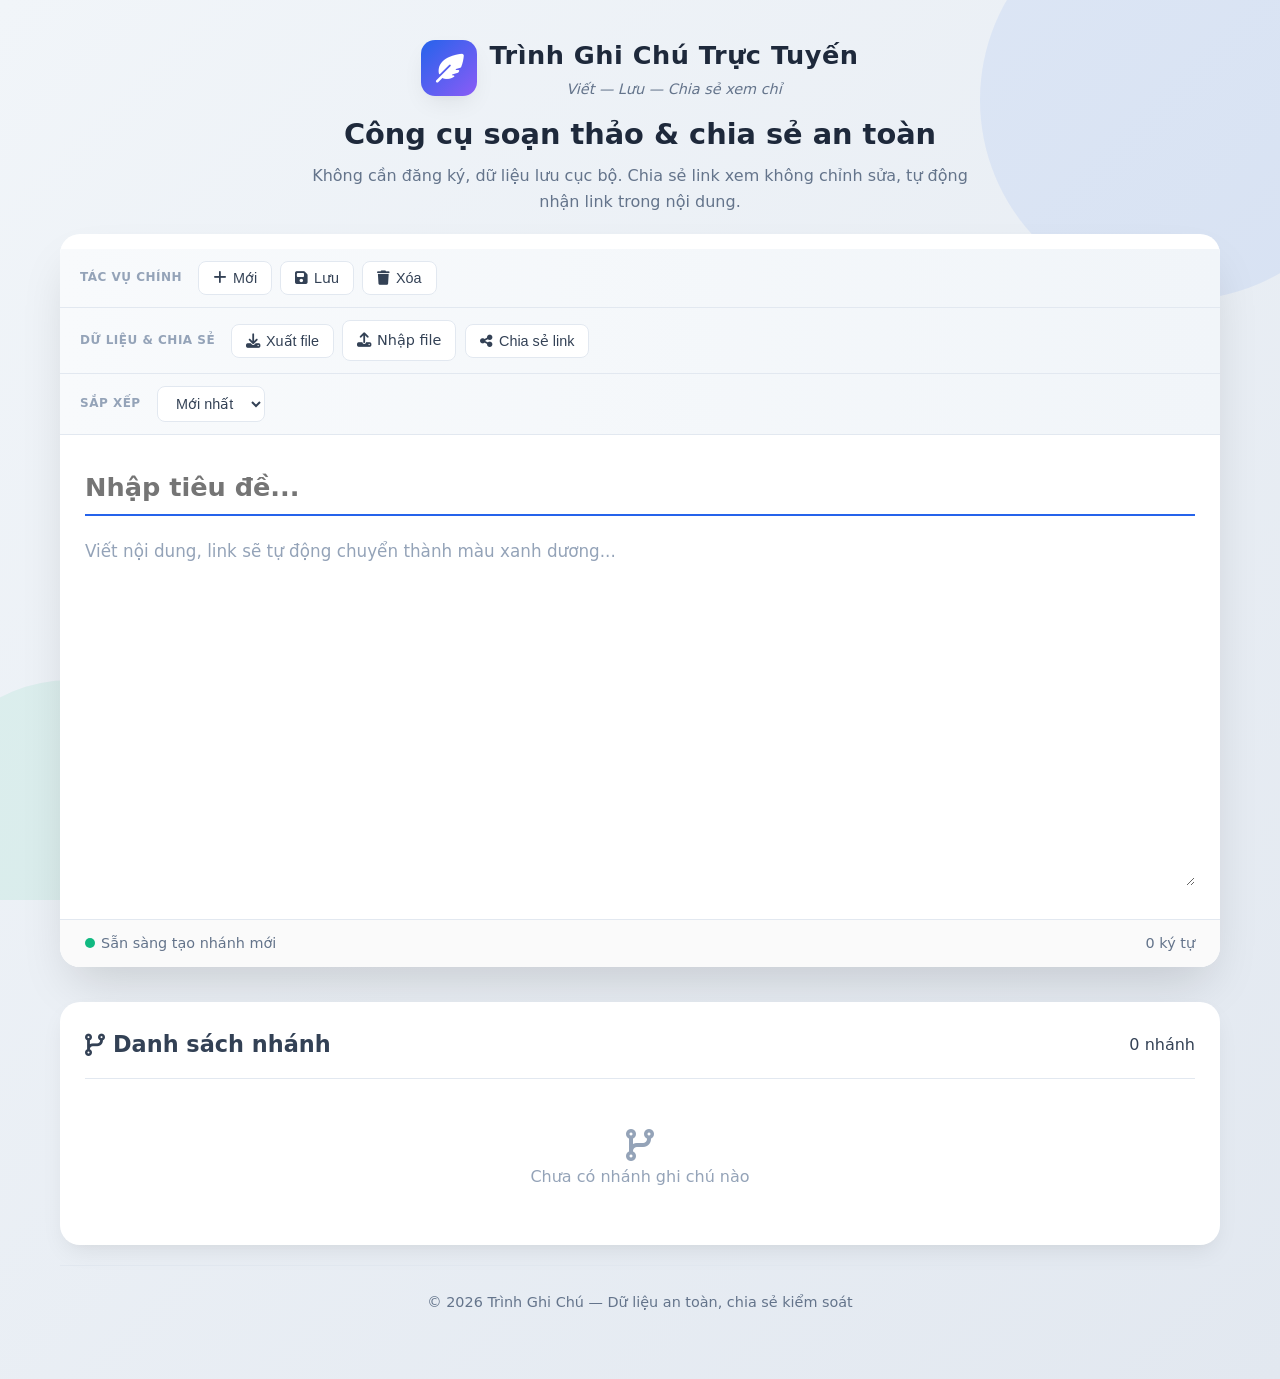
==== commit cada2bd5: "Rename code_19082026.html to index.html" ====
--- a/index.html
+++ b/index.html
@@ -6,14 +6,14 @@
     
     <!-- SEO CHUẨN -->
     <title>Trình Ghi Chú Trực Tuyến Miễn Phí | Viết & Chia Sẻ Theo Nhánh</title>
-    <meta name="description" content="Trình ghi chú trực tuyến miễn phí, không cần tài khoản. Viết, lưu trữ, quản lý theo nhánh và chia sẻ bằng link riêng. Tự động lưu, hỗ trợ xuất/nhập dữ liệu, hoạt động trên mọi thiết bị.">
-    <meta name="keywords" content="ghi chú trực tuyến, sổ tay online, trình soạn thảo văn bản, chia sẻ ghi chú theo nhánh, công cụ viết miễn phí, lưu trữ cục bộ">
+    <meta name="description" content="Trình ghi chú trực tuyến miễn phí, không cần tài khoản. Viết, lưu trữ, quản lý theo nhánh và chia sẻ bằng link xem riêng. Tự động lưu, hoạt động trên mọi thiết bị.">
+    <meta name="keywords" content="ghi chú trực tuyến, sổ tay online, chia sẻ ghi chú xem chỉ, tự động nhận link, lưu trữ cục bộ">
     <meta name="author" content="Rain Studio">
     <meta name="robots" content="index, follow">
     
     <!-- Mạng Xã Hội & Structured Data -->
-    <meta property="og:title" content="Trình Ghi Chú Trực Tuyến - Viết & Chia Sẻ Theo Nhánh">
-    <meta property="og:description" content="Công cụ ghi chú hoàn toàn miễn phí, chạy trên trình duyệt, tự động lưu, tạo link chia sẻ riêng cho từng nhánh nội dung.">
+    <meta property="og:title" content="Trình Ghi Chú Trực Tuyến - Chia sẻ xem chỉ">
+    <meta property="og:description" content="Công cụ ghi chú miễn phí, chia sẻ link xem không chỉnh sửa, tự động nhận link trong nội dung.">
     <meta property="og:type" content="website">
     <meta property="og:locale" content="vi_VN">
     <script type="application/ld+json">
@@ -21,469 +21,239 @@
         "@context": "https://schema.org",
         "@type": "WebApplication",
         "name": "Trình Ghi Chú Trực Tuyến",
-        "description": "Công cụ ghi chú miễn phí, quản lý theo nhánh, chia sẻ link riêng",
+        "description": "Công cụ ghi chú miễn phí, chia sẻ chế độ xem, tự động nhận link",
         "url": window.location.href,
         "applicationCategory": "ProductivityApplication",
-        "operatingSystem": "Tất cả (Windows, macOS, Android, iOS)",
+        "operatingSystem": "Tất cả thiết bị",
         "author": {"@type": "Organization", "name": "Rain Studio"}
     }
     </script>
 
-    <!-- Tài nguyên -->
     <link rel="stylesheet" href="https://cdnjs.cloudflare.com/ajax/libs/font-awesome/6.4.0/css/all.min.css">
     <style>
-        /* === CƠ BẢN & TỐI ƯU HIỆU NĂNG === */
-        * {
-            margin: 0;
-            padding: 0;
-            box-sizing: border-box;
-        }
-
+        /* === CƠ BẢN & TỐI ƯU === */
+        * { margin: 0; padding: 0; box-sizing: border-box; }
         :root {
-            --primary: #2563eb;
-            --primary-dark: #1d4ed8;
-            --success: #10b981;
-            --danger: #ef4444;
-            --warning: #f59e0b;
-            --purple: #8b5cf6;
-            --dark: #1e293b;
-            --light: #f8fafc;
-            --card: #ffffff;
-            --text: #334155;
-            --border: #e2e8f0;
-            --shadow: 0 10px 25px -5px rgba(0,0,0,0.08), 0 8px 10px -6px rgba(0,0,0,0.03);
+            --primary: #2563eb; --primary-dark: #1d4ed8; --success: #10b981;
+            --danger: #ef4444; --warning: #f59e0b; --purple: #8b5cf6; --dark: #1e293b;
+            --light: #f8fafc; --card: #ffffff; --text: #334155; --text-muted: #64748b;
+            --border: #e2e8f0; --shadow: 0 10px 25px -5px rgba(0,0,0,0.08), 0 8px 10px -6px rgba(0,0,0,0.03);
             --shadow-lg: 0 20px 25px -5px rgba(0,0,0,0.1), 0 10px 10px -5px rgba(0,0,0,0.04);
             --transition: all 0.3s cubic-bezier(0.4, 0, 0.2, 1);
         }
-
-        html {
-            scroll-behavior: smooth;
-            -webkit-font-smoothing: antialiased;
-            -moz-osx-font-smoothing: grayscale;
-        }
-
+        html { scroll-behavior: smooth; -webkit-font-smoothing: antialiased; }
         body {
             font-family: 'Segoe UI', Roboto, system-ui, sans-serif;
             background: linear-gradient(135deg, #f1f5f9 0%, #e2e8f0 100%);
-            min-height: 100vh;
-            color: var(--text);
-            line-height: 1.6;
-            will-change: opacity;
+            min-height: 100vh; color: var(--text); line-height: 1.6; will-change: opacity;
         }
 
         /* === LOGO === */
-        .logo-wrap {
-            text-align: center;
-            padding: 20px 0 10px;
-            animation: fadeInDown 0.8s ease-out forwards;
-        }
-        .logo {
-            display: inline-flex;
-            align-items: center;
-            gap: 12px;
-            text-decoration: none;
-            color: var(--dark);
-        }
+        .logo-wrap { text-align: center; padding: 20px 0 10px; animation: fadeInDown 0.8s ease-out forwards; }
+        .logo { display: inline-flex; align-items: center; gap: 12px; text-decoration: none; color: var(--dark); }
         .logo-img {
-            width: 56px;
-            height: 56px;
-            background: linear-gradient(135deg, var(--primary), var(--purple));
-            border-radius: 14px;
-            display: flex;
-            align-items: center;
-            justify-content: center;
-            color: white;
-            font-size: 1.8rem;
-            box-shadow: var(--shadow);
-            transition: var(--transition);
-            animation: logoFloat 3.5s infinite ease-in-out;
+            width: 56px; height: 56px; background: linear-gradient(135deg, var(--primary), var(--purple));
+            border-radius: 14px; display: flex; align-items: center; justify-content: center;
+            color: white; font-size: 1.8rem; box-shadow: var(--shadow); transition: var(--transition);
+            animation: logoFloat 3.5s infinite ease-in-out; will-change: transform;
+        }
+        @keyframes logoFloat { 0%,100% { transform: translateY(0) rotate(0deg); } 50% { transform: translateY(-6px) rotate(3deg); } }
+        .logo:hover .logo-img { transform: scale(1.08) rotate(-2deg); box-shadow: 0 15px 30px rgba(37,99,235,0.2); }
+        .logo-text h1 { font-size: 1.6rem; font-weight: 700; letter-spacing: 0.5px; margin-bottom: 2px; }
+        .logo-text p { font-size: 0.9rem; color: var(--text-muted); font-style: italic; }
+
+        /* === HIỆU ỨNG NỀN === */
+        .bg-decoration { position: fixed; width: 100%; height: 100%; top:0; left:0; z-index:-1; overflow:hidden; pointer-events:none; }
+        .circle {
+            position:absolute; border-radius:50%; background:rgba(37,99,235,0.08); animation:float 15s infinite ease-in-out;
             will-change: transform;
         }
-        @keyframes logoFloat {
-            0%,100% { transform: translateY(0) rotate(0deg); }
-            50% { transform: translateY(-6px) rotate(3deg); }
-        }
-        .logo:hover .logo-img {
-            transform: scale(1.08) rotate(-2deg);
-            box-shadow: 0 15px 30px rgba(37,99,235,0.2);
-        }
-        .logo-text h1 {
-            font-size: 1.6rem;
-            font-weight: 700;
-            letter-spacing: 0.5px;
-            margin-bottom: 2px;
-        }
-        .logo-text p {
-            font-size: 0.9rem;
-            color: #64748b;
-            font-style: italic;
-        }
-
-        /* === HIỆU ỨNG NỀN === */
-        .bg-decoration {
-            position: fixed;
-            width: 100%;
-            height: 100%;
-            top: 0;
-            left: 0;
-            z-index: -1;
-            overflow: hidden;
-            pointer-events: none;
-        }
-        .circle {
-            position: absolute;
-            border-radius: 50%;
-            background: rgba(37, 99, 235, 0.08);
-            animation: float 15s infinite ease-in-out;
-            will-change: transform;
-        }
-        .circle:nth-child(1) {
-            width: 400px; height: 400px;
-            top: -100px; right: -100px;
-            animation-delay: 0s;
-        }
-        .circle:nth-child(2) {
-            width: 300px; height: 300px;
-            bottom: -80px; left: -80px;
-            animation-delay: -5s;
-            background: rgba(16, 185, 129, 0.08);
-        }
-        @keyframes float {
-            0%,100% { transform: translate(0,0) rotate(0deg); }
-            33% { transform: translate(30px,-30px) rotate(5deg); }
-            66% { transform: translate(-20px,20px) rotate(-5deg); }
-        }
-        @keyframes fadeInDown {
-            from { opacity: 0; transform: translateY(-20px); }
-            to { opacity: 1; transform: translateY(0); }
-        }
-        @keyframes fadeInUp {
-            from { opacity: 0; transform: translateY(30px); }
-            to { opacity: 1; transform: translateY(0); }
-        }
-        @keyframes fadeIn {
-            from { opacity: 0; }
-            to { opacity: 1; }
-        }
-        @keyframes modalIn {
-            from { opacity: 0; transform: translateY(20px); }
-            to { opacity: 1; transform: translateY(0); }
-        }
-        @keyframes blink {
-            0%,100% { opacity: 1; }
-            50% { opacity: 0.4; }
-        }
+        .circle:nth-child(1) { width:400px; height:400px; top:-100px; right:-100px; }
+        .circle:nth-child(2) { width:300px; height:300px; bottom:-80px; left:-80px; background:rgba(16,185,129,0.08); animation-delay:-5s; }
+        @keyframes float { 0%,100% { transform: translate(0,0) rotate(0deg); } 33% { transform: translate(30px,-30px) rotate(5deg); } 66% { transform: translate(-20px,20px) rotate(-5deg); } }
+        @keyframes fadeInDown { from { opacity:0; transform:translateY(-20px); } to { opacity:1; transform:translateY(0); } }
+        @keyframes fadeInUp { from { opacity:0; transform:translateY(30px); } to { opacity:1; transform:translateY(0); } }
+        @keyframes fadeIn { from { opacity:0; } to { opacity:1; } }
+        @keyframes modalIn { from { opacity:0; transform:translateY(20px); } to { opacity:1; transform:translateY(0); } }
+        @keyframes blink { 0%,100% { opacity:1; } 50% { opacity:0.4; } }
 
         /* === KHUNG CHÍNH === */
-        .container {
-            max-width: 1200px;
-            margin: 0 auto;
-            padding: 15px 20px 40px;
-        }
-
-        header.page-header {
-            text-align: center;
-            margin-bottom: 25px;
-            animation: fadeIn 0.8s ease-out 0.1s both;
-        }
-        header.page-header h2 {
-            font-size: clamp(1.3rem, 3vw, 1.8rem);
-            color: var(--dark);
-            margin-bottom: 6px;
-        }
-        header.page-header p {
-            color: #64748b;
-            font-size: 1rem;
-            max-width: 700px;
-            margin: 0 auto;
-        }
+        .container { max-width:1200px; margin:0 auto; padding:15px 20px 40px; }
+        header.page-header { text-align:center; margin-bottom:25px; animation:fadeIn 0.8s ease-out 0.1s both; }
+        header.page-header h2 { font-size:clamp(1.3rem,3vw,1.8rem); color:var(--dark); margin-bottom:6px; }
+        header.page-header p { color:var(--text-muted); font-size:1rem; max-width:700px; margin:0 auto; }
+
+        /* === CHẾ ĐỘ XEM CHỈ ĐỌC === */
+        .view-only-badge {
+            background: linear-gradient(135deg, var(--purple), #7c3aed); color:white; padding:8px 16px; border-radius:20px;
+            font-size:0.85rem; font-weight:600; display:inline-flex; align-items:center; gap:6px; margin-bottom:15px;
+            box-shadow:0 4px 12px rgba(139,92,246,0.25); animation:pulse 2s infinite;
+        }
+        @keyframes pulse { 0%,100% { box-shadow:0 4px 12px rgba(139,92,246,0.25); } 50% { box-shadow:0 4px 20px rgba(139,92,246,0.4); } }
+        .view-only .toolbar, .view-only .toolbar-group, .view-only .note-area input, .view-only .note-area textarea { display:none !important; }
+        .view-only .note-content-display { display:block !important; }
+        .view-only .note-wrapper { border:2px solid var(--purple); }
+        .view-only .back-btn { display:inline-flex !important; }
 
         /* === KHUNG GHI CHÚ === */
         .note-wrapper {
-            background: var(--card);
-            border-radius: 20px;
-            box-shadow: var(--shadow-lg);
-            overflow: hidden;
-            transform: translateY(0);
-            transition: var(--transition);
-            margin-bottom: 30px;
-            animation: fadeInUp 0.8s ease-out;
+            background:var(--card); border-radius:20px; box-shadow:var(--shadow-lg); overflow:hidden;
+            transform:translateY(0); transition:var(--transition); margin-bottom:30px; animation:fadeInUp 0.8s ease-out;
             will-change: transform, box-shadow;
         }
-        .note-wrapper:focus-within {
-            box-shadow: 0 25px 50px -12px rgba(0,0,0,0.15);
-            transform: translateY(-5px);
-        }
-
-        /* === THANH CÔNG CỤ === */
+        .note-wrapper:focus-within { box-shadow:0 25px 50px -12px rgba(0,0,0,0.15); transform:translateY(-5px); }
         .toolbar-group {
-            background: linear-gradient(90deg, #f8fafc, #f1f5f9);
-            padding: 12px 20px;
-            border-bottom: 1px solid var(--border);
-            display: flex;
-            flex-wrap: wrap;
-            gap: 8px;
-            align-items: center;
-        }
-        .toolbar-group .group-label {
-            font-size: 0.75rem;
-            text-transform: uppercase;
-            color: #94a3b8;
-            margin-right: 8px;
-            font-weight: 600;
-            letter-spacing: 0.5px;
-        }
-        .toolbar {
-            background: transparent;
-            padding: 0;
-            border: none;
-            display: flex;
-            flex-wrap: wrap;
-            gap: 8px;
-            align-items: center;
-        }
-        .toolbar button, .toolbar select, .toolbar input[type="file"] {
-            padding: 8px 14px;
-            border: 1px solid var(--border);
-            background: white;
-            border-radius: 8px;
-            cursor: pointer;
-            font-size: 0.9rem;
-            transition: var(--transition);
-            display: inline-flex;
-            align-items: center;
-            gap: 6px;
-            color: var(--text);
+            background:linear-gradient(90deg, #f8fafc, #f1f5f9); padding:12px 20px; border-bottom:1px solid var(--border);
+            display:flex; flex-wrap:wrap; gap:8px; align-items:center;
+        }
+        .group-label { font-size:0.75rem; text-transform:uppercase; color:#94a3b8; margin-right:8px; font-weight:600; letter-spacing:0.5px; }
+        .toolbar { background:transparent; padding:0; border:none; display:flex; flex-wrap:wrap; gap:8px; align-items:center; }
+        .toolbar button, .toolbar select, .btn-import {
+            padding:8px 14px; border:1px solid var(--border); background:white; border-radius:8px; cursor:pointer;
+            font-size:0.9rem; transition:var(--transition); display:inline-flex; align-items:center; gap:6px; color:var(--text);
             will-change: transform;
         }
-        .toolbar button:hover {
-            background: var(--primary);
-            color: white;
-            border-color: var(--primary);
-            transform: translateY(-2px);
-            box-shadow: 0 4px 12px rgba(37,99,235,0.25);
-        }
-        .toolbar button:active { transform: translateY(0); }
-        .toolbar .btn-success:hover { background: var(--success); border-color: var(--success); box-shadow: 0 4px 12px rgba(16,185,129,0.25); }
-        .toolbar .btn-danger:hover { background: var(--danger); border-color: var(--danger); box-shadow: 0 4px 12px rgba(239,68,68,0.25); }
-        .toolbar .btn-share:hover { background: var(--purple); border-color: var(--purple); box-shadow: 0 4px 12px rgba(139,92,246,0.25); }
-        .toolbar .btn-import { position: relative; overflow: hidden; }
-        .toolbar .btn-import input {
-            position: absolute;
-            top: 0; left: 0; width: 100%; height: 100%;
-            opacity: 0; cursor: pointer;
-        }
-
-        /* === KHU VỰC NHẬP === */
-        .note-area {
-            padding: 25px;
-        }
-        .sr-only {
-            position: absolute;
-            width: 1px; height: 1px;
-            padding: 0; margin: -1px;
-            overflow: hidden; clip: rect(0,0,0,0);
-            white-space: nowrap; border-width: 0;
-        }
+        .toolbar button:hover { background:var(--primary); color:white; border-color:var(--primary); transform:translateY(-2px); box-shadow:0 4px 12px rgba(37,99,235,0.25); }
+        .toolbar button:active { transform:translateY(0); }
+        .btn-success:hover { background:var(--success); border-color:var(--success); box-shadow:0 4px 12px rgba(16,185,129,0.25); }
+        .btn-danger:hover { background:var(--danger); border-color:var(--danger); box-shadow:0 4px 12px rgba(239,68,68,0.25); }
+        .btn-share:hover { background:var(--purple); border-color:var(--purple); box-shadow:0 4px 12px rgba(139,92,246,0.25); }
+        .btn-import { position:relative; overflow:hidden; }
+        .btn-import input { position:absolute; top:0; left:0; width:100%; height:100%; opacity:0; cursor:pointer; }
+        .back-btn { display:none; margin:10px 0; background:var(--purple); color:white; border:none; }
+        .back-btn:hover { background:#7c3aed; }
+
+        /* === KHU VỰC NHẬP & HIỂN THỊ === */
+        .note-area { padding:25px; }
+        .sr-only { position:absolute; width:1px; height:1px; padding:0; margin:-1px; overflow:hidden; clip:rect(0,0,0,0); border:0; }
         #note-title {
-            width: 100%;
-            font-size: 1.6rem;
-            font-weight: 600;
-            border: none;
-            border-bottom: 2px solid transparent;
-            padding: 12px 0;
-            margin-bottom: 20px;
-            outline: none;
-            transition: var(--transition);
-            background: transparent;
-            font-family: inherit;
-        }
-        #note-title:focus { border-bottom-color: var(--primary); }
+            width:100%; font-size:1.6rem; font-weight:600; border:none; border-bottom:2px solid transparent; padding:12px 0;
+            margin-bottom:20px; outline:none; transition:var(--transition); background:transparent; font-family:inherit;
+        }
+        #note-title:focus { border-bottom-color:var(--primary); }
         #note-content {
-            width: 100%;
-            min-height: 350px;
-            border: none;
-            outline: none;
-            font-size: 1.05rem;
-            line-height: 1.8;
-            resize: vertical;
-            background: transparent;
-            font-family: inherit;
-        }
-        #note-content::placeholder { color: #94a3b8; }
+            width:100%; min-height:350px; border:none; outline:none; font-size:1.05rem; line-height:1.8; resize:vertical;
+            background:transparent; font-family:inherit;
+        }
+        #note-content::placeholder { color:#94a3b8; }
+        .note-content-display {
+            display:none; width:100%; min-height:200px; font-size:1.05rem; line-height:1.8; padding:10px 0;
+            white-space:pre-wrap; word-wrap:break-word;
+        }
+        .note-content-display a {
+            color:var(--primary); text-decoration:none; border-bottom:1px solid rgba(37,99,235,0.3); transition:var(--transition);
+        }
+        .note-content-display a:hover { color:var(--primary-dark); border-bottom-color:var(--primary-dark); }
 
         /* === TRẠNG THÁI === */
         .status-bar {
-            padding: 12px 25px;
-            background: #fafafa;
-            border-top: 1px solid var(--border);
-            display: flex;
-            justify-content: space-between;
-            align-items: center;
-            font-size: 0.9rem;
-            color: #64748b;
-            flex-wrap: wrap;
-            gap: 8px;
-        }
-        .status-indicator {
-            display: flex;
-            align-items: center;
-            gap: 6px;
-        }
-        .status-dot {
-            width: 10px; height: 10px;
-            border-radius: 50%;
-            background: var(--success);
-            animation: blink 1.5s infinite;
-        }
-
-        /* === MODAL CHIA SẺ === */
+            padding:12px 25px; background:#fafafa; border-top:1px solid var(--border); display:flex; justify-content:space-between;
+            align-items:center; font-size:0.9rem; color:var(--text-muted); flex-wrap:wrap; gap:8px;
+        }
+        .status-indicator { display:flex; align-items:center; gap:6px; }
+        .status-dot { width:10px; height:10px; border-radius:50%; background:var(--success); animation:blink 1.5s infinite; }
+
+        /* === MODAL === */
         .modal-overlay {
-            position: fixed;
-            top: 0; left: 0; width: 100%; height: 100%;
-            background: rgba(0,0,0,0.5);
-            display: none;
-            align-items: center;
-            justify-content: center;
-            z-index: 100;
-            animation: fadeIn 0.3s ease;
-            will-change: opacity;
+            position:fixed; top:0; left:0; width:100%; height:100%; background:rgba(0,0,0,0.5); display:none; align-items:center;
+            justify-content:center; z-index:100; animation:fadeIn 0.3s ease; will-change:opacity;
         }
         .modal {
-            background: white;
-            border-radius: 16px;
-            padding: 30px;
-            max-width: 550px;
-            width: 90%;
-            box-shadow: var(--shadow-lg);
-            transform: translateY(0);
-            animation: modalIn 0.3s ease;
-            will-change: transform;
-        }
-        .modal-header {
-            display: flex;
-            justify-content: space-between;
-            align-items: center;
-            margin-bottom: 20px;
-        }
-        .modal-header h3 { font-size: 1.4rem; display: flex; align-items: center; gap: 8px; }
-        .modal-close {
-            background: none; border: none; font-size: 1.5rem; cursor: pointer; color: #94a3b8;
-            transition: var(--transition);
-            will-change: transform;
-        }
-        .modal-close:hover { color: var(--danger); transform: rotate(90deg); }
-        .share-block { margin-bottom: 20px; }
-        .share-label { font-size: 0.9rem; color: #64748b; margin-bottom: 8px; display: block; }
-        .share-link-group { display: flex; gap: 8px; flex-wrap: wrap; }
+            background:white; border-radius:16px; padding:30px; max-width:550px; width:90%; box-shadow:var(--shadow-lg);
+            transform:translateY(0); animation:modalIn 0.3s ease; will-change:transform;
+        }
+        .modal-header { display:flex; justify-content:space-between; align-items:center; margin-bottom:20px; }
+        .modal-header h3 { font-size:1.4rem; display:flex; align-items:center; gap:8px; }
+        .modal-close { background:none; border:none; font-size:1.5rem; cursor:pointer; color:#94a3b8; transition:var(--transition); will-change:transform; }
+        .modal-close:hover { color:var(--danger); transform:rotate(90deg); }
+        .share-block { margin-bottom:20px; }
+        .share-label { font-size:0.9rem; color:var(--text-muted); margin-bottom:8px; display:block; }
+        .share-link-group { display:flex; gap:8px; flex-wrap:wrap; }
         .share-link-group input {
-            flex: 1; padding: 12px 15px; border: 1px solid var(--border); border-radius: 8px;
-            font-size: 0.85rem; min-width: 220px; background: #fafafa; word-break: break-all;
-            font-family: inherit;
+            flex:1; padding:12px 15px; border:1px solid var(--border); border-radius:8px; font-size:0.85rem; min-width:220px;
+            background:#fafafa; word-break:break-all; font-family:inherit;
         }
         .share-link-group button {
-            padding: 12px 20px; border: none; background: var(--purple); color: white;
-            border-radius: 8px; cursor: pointer; transition: var(--transition);
-            display: inline-flex; align-items: center; gap: 6px;
-            will-change: transform;
-        }
-        .share-link-group button:hover { background: #7c3aed; transform: translateY(-2px); }
-        .note-info {
-            padding: 12px; background: #f8fafc; border-radius: 8px; border-left: 3px solid var(--purple);
-            font-size: 0.9rem; color: #475569;
-        }
-        .modal-note {
-            font-size: 0.8rem; color: #94a3b8; margin-top: 10px;
-        }
+            padding:12px 20px; border:none; background:var(--purple); color:white; border-radius:8px; cursor:pointer;
+            transition:var(--transition); display:inline-flex; align-items:center; gap:6px; will-change:transform;
+        }
+        .share-link-group button:hover { background:#7c3aed; transform:translateY(-2px); }
+        .note-info { padding:12px; background:#f8fafc; border-radius:8px; border-left:3px solid var(--purple); font-size:0.9rem; color:#475569; }
+        .modal-note { font-size:0.8rem; color:#94a3b8; margin-top:10px; }
 
         /* === DANH SÁCH NHÁNH === */
-        .notes-list-container {
-            background: white; border-radius: 20px; padding: 25px; box-shadow: var(--shadow);
-            animation: fadeIn 0.8s ease-out 0.2s both;
-        }
-        .list-header {
-            display: flex; justify-content: space-between; align-items: center;
-            margin-bottom: 20px; padding-bottom: 15px; border-bottom: 1px solid var(--border);
-        }
-        .list-header h2 { font-size: 1.4rem; display: flex; align-items: center; gap: 8px; }
+        .notes-list-container { background:white; border-radius:20px; padding:25px; box-shadow:var(--shadow); animation:fadeIn 0.8s ease-out 0.2s both; }
+        .list-header { display:flex; justify-content:space-between; align-items:center; margin-bottom:20px; padding-bottom:15px; border-bottom:1px solid var(--border); }
+        .list-header h2 { font-size:1.4rem; display:flex; align-items:center; gap:8px; }
         .note-item {
-            padding: 18px; border: 1px solid var(--border); border-radius: 12px;
-            margin-bottom: 12px; transition: var(--transition); background: white; position: relative; overflow: hidden;
-            will-change: transform;
-        }
-        .note-item::before {
-            content: ''; position: absolute; left: 0; top: 0; height: 100%; width: 4px;
-            background: var(--primary); transform: scaleY(0); transition: var(--transition);
-        }
-        .note-item:hover { transform: translateX(8px); border-color: var(--primary); box-shadow: -4px 0 15px rgba(37,99,235,0.1); }
-        .note-item:hover::before { transform: scaleY(1); }
-        .note-item.active { border-color: var(--primary); background: rgba(37,99,235,0.03); }
-        .note-main { cursor: pointer; margin-bottom: 10px; }
-        .note-item h3 {
-            font-size: 1.1rem; margin-bottom: 6px; color: var(--dark);
-            display: flex; align-items: center; gap: 6px;
-        }
-        .note-item p { color: #64748b; font-size: 0.95rem; white-space: nowrap; overflow: hidden; text-overflow: ellipsis; }
-        .note-meta {
-            font-size: 0.8rem; color: #94a3b8; display: flex; justify-content: space-between;
-            align-items: center; flex-wrap: wrap; gap: 8px;
-        }
-        .note-actions { display: flex; gap: 6px; }
+            padding:18px; border:1px solid var(--border); border-radius:12px; margin-bottom:12px; transition:var(--transition);
+            background:white; position:relative; overflow:hidden; will-change:transform;
+        }
+        .note-item::before { content:''; position:absolute; left:0; top:0; height:100%; width:4px; background:var(--primary); transform:scaleY(0); transition:var(--transition); }
+        .note-item:hover { transform:translateX(8px); border-color:var(--primary); box-shadow:-4px 0 15px rgba(37,99,235,0.1); }
+        .note-item:hover::before { transform:scaleY(1); }
+        .note-item.active { border-color:var(--primary); background:rgba(37,99,235,0.03); }
+        .note-main { cursor:pointer; margin-bottom:10px; }
+        .note-item h3 { font-size:1.1rem; margin-bottom:6px; color:var(--dark); display:flex; align-items:center; gap:6px; }
+        .note-item p { color:var(--text-muted); font-size:0.95rem; white-space:nowrap; overflow:hidden; text-overflow:ellipsis; }
+        .note-meta { font-size:0.8rem; color:#94a3b8; display:flex; justify-content:space-between; align-items:center; flex-wrap:wrap; gap:8px; }
+        .note-actions { display:flex; gap:6px; }
         .note-actions button {
-            padding: 5px 10px; font-size: 0.8rem; border: 1px solid var(--border); background: white;
-            border-radius: 6px; cursor: pointer; transition: var(--transition); display: inline-flex; align-items: center; gap: 4px;
-            will-change: transform;
-        }
-        .note-actions button:hover { background: var(--purple); color: white; border-color: var(--purple); }
+            padding:5px 10px; font-size:0.8rem; border:1px solid var(--border); background:white; border-radius:6px;
+            cursor:pointer; transition:var(--transition); display:inline-flex; align-items:center; gap:4px; will-change:transform;
+        }
+        .note-actions button:hover { background:var(--purple); color:white; border-color:var(--purple); }
+
+        /* === THÔNG BÁO === */
+        .toast {
+            position:fixed; bottom:20px; right:20px; background:var(--dark); color:white; padding:12px 20px; border-radius:8px;
+            box-shadow:var(--shadow-lg); transform:translateY(100px); opacity:0; transition:var(--transition); z-index:200;
+        }
+        .toast.show { transform:translateY(0); opacity:1; }
 
         /* === CHÂN TRANG === */
-        .page-footer {
-            text-align: center; padding: 25px; color: #64748b; font-size: 0.9rem; border-top: 1px solid var(--border); margin-top: 20px;
-        }
-
-        /* === SCROLLBAR TỐI ƯU === */
-        ::-webkit-scrollbar { width: 8px; height: 8px; }
-        ::-webkit-scrollbar-track { background: #f1f5f9; border-radius: 4px; }
-        ::-webkit-scrollbar-thumb { background: #cbd5e1; border-radius: 4px; }
-        ::-webkit-scrollbar-thumb:hover { background: #94a3b8; }
+        .page-footer { text-align:center; padding:25px; color:var(--text-muted); font-size:0.9rem; border-top:1px solid var(--border); margin-top:20px; }
+
+        /* === SCROLLBAR === */
+        ::-webkit-scrollbar { width:8px; height:8px; }
+        ::-webkit-scrollbar-track { background:#f1f5f9; border-radius:4px; }
+        ::-webkit-scrollbar-thumb { background:#cbd5e1; border-radius:4px; }
+        ::-webkit-scrollbar-thumb:hover { background:#94a3b8; }
 
         /* === RESPONSIVE === */
-        @media (max-width: 768px) {
-            .container { padding: 15px; }
-            .logo-text h1 { font-size: 1.3rem; }
-            .toolbar-group { padding: 10px 15px; }
-            #note-content { min-height: 280px; }
-            .note-item:hover { transform: none; border-left: 4px solid var(--primary); }
-            .modal { padding: 20px; }
+        @media (max-width:768px) {
+            .container { padding:15px; }
+            .logo-text h1 { font-size:1.3rem; }
+            .toolbar-group { padding:10px 15px; }
+            #note-content { min-height:280px; }
+            .note-item:hover { transform:none; border-left:4px solid var(--primary); }
+            .modal { padding:20px; }
         }
     </style>
 </head>
 <body>
     <!-- NỀN ĐỘNG -->
-    <div class="bg-decoration">
-        <div class="circle"></div>
-        <div class="circle"></div>
-    </div>
+    <div class="bg-decoration"><div class="circle"></div><div class="circle"></div></div>
+
+    <!-- THÔNG BÁO -->
+    <div id="toast" class="toast"></div>
 
     <!-- MODAL CHIA SẺ -->
     <div id="shareModal" class="modal-overlay">
         <div class="modal">
             <div class="modal-header">
-                <h3><i class="fas fa-link"></i> Chia sẻ ghi chú (nhánh)</h3>
+                <h3><i class="fas fa-link"></i> Chia sẻ ghi chú</h3>
                 <button class="modal-close" onclick="closeShareModal()">&times;</button>
             </div>
-            <div class="note-info">
-                <strong id="shareNoteTitle">-</strong><br>
-                <span id="shareNoteExcerpt" style="font-size:0.85rem;"></span>
-            </div>
+            <div class="note-info"><strong id="shareNoteTitle">-</strong><br><span id="shareNoteExcerpt" style="font-size:0.85rem;"></span></div>
             <div class="share-block">
-                <label class="share-label">Link mã hóa riêng cho ghi chú này:</label>
+                <label class="share-label">Link xem chỉ đọc (không chỉnh sửa):</label>
                 <div class="share-link-group">
                     <input type="text" id="shareLinkInput" readonly placeholder="Đang tạo link...">
                     <button onclick="copyShareLink()"><i class="fas fa-copy"></i> Sao chép</button>
                 </div>
             </div>
-            <p class="modal-note">💡 Link này chứa ID ghi chú, người nhận mở trên trang này sẽ xem được nội dung nếu có dữ liệu hoặc bạn gửi kèm.</p>
+            <p class="modal-note">🔒 Người nhận chỉ xem, sao chép, không thể chỉnh sửa hoặc xóa dữ liệu gốc của bạn.</p>
         </div>
     </div>
 
@@ -491,88 +261,69 @@
         <!-- LOGO -->
         <div class="logo-wrap">
             <a href="./" class="logo" aria-label="Trang chủ Trình Ghi Chú">
-                <div class="logo-img">
-                    <!-- Thay bằng ảnh của bạn: <img src="logo.png" alt="Logo" style="width:100%;height:100%;object-fit:cover;border-radius:inherit;"> -->
-                    <i class="fas fa-feather-alt"></i>
-                </div>
-                <div class="logo-text">
-                    <h1>Trình Ghi Chú Trực Tuyến</h1>
-                    <p>Viết — Lưu — Chia sẻ theo nhánh</p>
-                </div>
+                <div class="logo-img"><i class="fas fa-feather-alt"></i></div>
+                <div class="logo-text"><h1>Trình Ghi Chú Trực Tuyến</h1><p>Viết — Lưu — Chia sẻ xem chỉ</p></div>
             </a>
         </div>
 
-        <!-- TIÊU ĐỀ TRANG -->
+        <!-- TIÊU ĐỀ -->
         <header class="page-header">
-            <h2>Công cụ soạn thảo & lưu trữ hoàn toàn miễn phí</h2>
-            <p>Không cần đăng ký, dữ liệu lưu ngay trên máy bạn. Tạo từng nhánh để quản lý dễ dàng và chia sẻ bằng link riêng.</p>
+            <h2>Công cụ soạn thảo & chia sẻ an toàn</h2>
+            <p>Không cần đăng ký, dữ liệu lưu cục bộ. Chia sẻ link xem không chỉnh sửa, tự động nhận link trong nội dung.</p>
         </header>
 
-        <!-- KHUNG SOẠN THẢO -->
-        <main class="note-wrapper" role="main">
-            <!-- NHÓM: TẠO & LƯU -->
+        <!-- KHUNG CHÍNH -->
+        <main id="main-note" class="note-wrapper" role="main">
+            <div style="padding:15px 25px 0;">
+                <div id="viewOnlyBadge" class="view-only-badge" style="display:none;"><i class="fas fa-eye"></i> CHẾ ĐỘ XEM CHỈ ĐỌC - Không thể chỉnh sửa</div>
+                <button class="back-btn btn" onclick="exitViewMode()"><i class="fas fa-arrow-left"></i> Quay lại trang chính</button>
+            </div>
+
             <div class="toolbar-group">
                 <span class="group-label">Tác vụ chính</span>
                 <div class="toolbar">
-                    <button onclick="newNote()"><i class="fas fa-plus"></i> Ghi chú mới</button>
-                    <button onclick="saveNote()" class="btn-success"><i class="fas fa-save"></i> Lưu nhánh</button>
-                    <button onclick="deleteNote()" class="btn-danger"><i class="fas fa-trash"></i> Xóa nhánh</button>
+                    <button onclick="newNote()"><i class="fas fa-plus"></i> Mới</button>
+                    <button onclick="saveNote()" class="btn-success"><i class="fas fa-save"></i> Lưu</button>
+                    <button onclick="deleteNote()" class="btn-danger"><i class="fas fa-trash"></i> Xóa</button>
                 </div>
             </div>
 
-            <!-- NHÓM: DỮ LIỆU & CHIA SẺ -->
             <div class="toolbar-group">
                 <span class="group-label">Dữ liệu & Chia sẻ</span>
                 <div class="toolbar">
                     <button onclick="exportNote()"><i class="fas fa-download"></i> Xuất file</button>
-                    <label class="btn-import">
-                        <i class="fas fa-upload"></i> Nhập file
-                        <input type="file" accept=".txt,.json" onchange="importNote(event)">
-                    </label>
+                    <label class="btn-import"><i class="fas fa-upload"></i> Nhập file<input type="file" accept=".txt,.json" onchange="importNote(event)"></label>
                     <button onclick="shareCurrentNote()" class="btn-share"><i class="fas fa-share-alt"></i> Chia sẻ link</button>
                 </div>
             </div>
 
-            <!-- NHÓM: SẮP XẾP -->
             <div class="toolbar-group">
-                <span class="group-label">Sắp xếp nhánh</span>
-                <div class="toolbar">
-                    <select id="sort-select" onchange="renderNotes()">
-                        <option value="updated">Mới nhất trước</option>
-                        <option value="title">Theo tiêu đề A-Z</option>
-                    </select>
-                </div>
+                <span class="group-label">Sắp xếp</span>
+                <div class="toolbar"><select id="sort-select" onchange="renderNotes()"><option value="updated">Mới nhất</option><option value="title">A-Z</option></select></div>
             </div>
 
             <div class="note-area">
-                <label for="note-title" class="sr-only">Tiêu đề ghi chú</label>
-                <input type="text" id="note-title" placeholder="Nhập tiêu đề ghi chú (nhánh)...">
-                <label for="note-content" class="sr-only">Nội dung ghi chú</label>
-                <textarea id="note-content" placeholder="Bắt đầu viết nội dung nhánh này..."></textarea>
+                <label for="note-title" class="sr-only">Tiêu đề</label>
+                <input type="text" id="note-title" placeholder="Nhập tiêu đề...">
+                <label for="note-content" class="sr-only">Nội dung</label>
+                <textarea id="note-content" placeholder="Viết nội dung, link sẽ tự động chuyển thành màu xanh dương..."></textarea>
+                <div id="note-content-display" class="note-content-display"></div>
             </div>
 
             <div class="status-bar">
-                <div class="status-indicator">
-                    <span class="status-dot"></span>
-                    <span id="status-text">Sẵn sàng</span>
-                </div>
+                <div class="status-indicator"><span class="status-dot"></span><span id="status-text">Sẵn sàng</span></div>
                 <div id="char-count">0 ký tự</div>
             </div>
         </main>
 
         <!-- DANH SÁCH NHÁNH -->
         <section class="notes-list-container" aria-labelledby="list-heading">
-            <div class="list-header">
-                <h2 id="list-heading"><i class="fas fa-code-branch"></i> Danh sách nhánh ghi chú</h2>
-                <span id="note-count">0 nhánh</span>
-            </div>
+            <div class="list-header"><h2 id="list-heading"><i class="fas fa-code-branch"></i> Danh sách nhánh</h2><span id="note-count">0 nhánh</span></div>
             <div id="notes-list"></div>
         </section>
 
         <!-- CHÂN TRANG -->
-        <footer class="page-footer">
-            <p>© 2026 Trình Ghi Chú Trực Tuyến — Dữ liệu lưu trữ cục bộ trên trình duyệt, an toàn và nhanh chóng.</p>
-        </footer>
+        <footer class="page-footer"><p>© 2026 Trình Ghi Chú — Dữ liệu an toàn, chia sẻ kiểm soát</p></footer>
     </div>
 
     <script src="script.js"></script>
